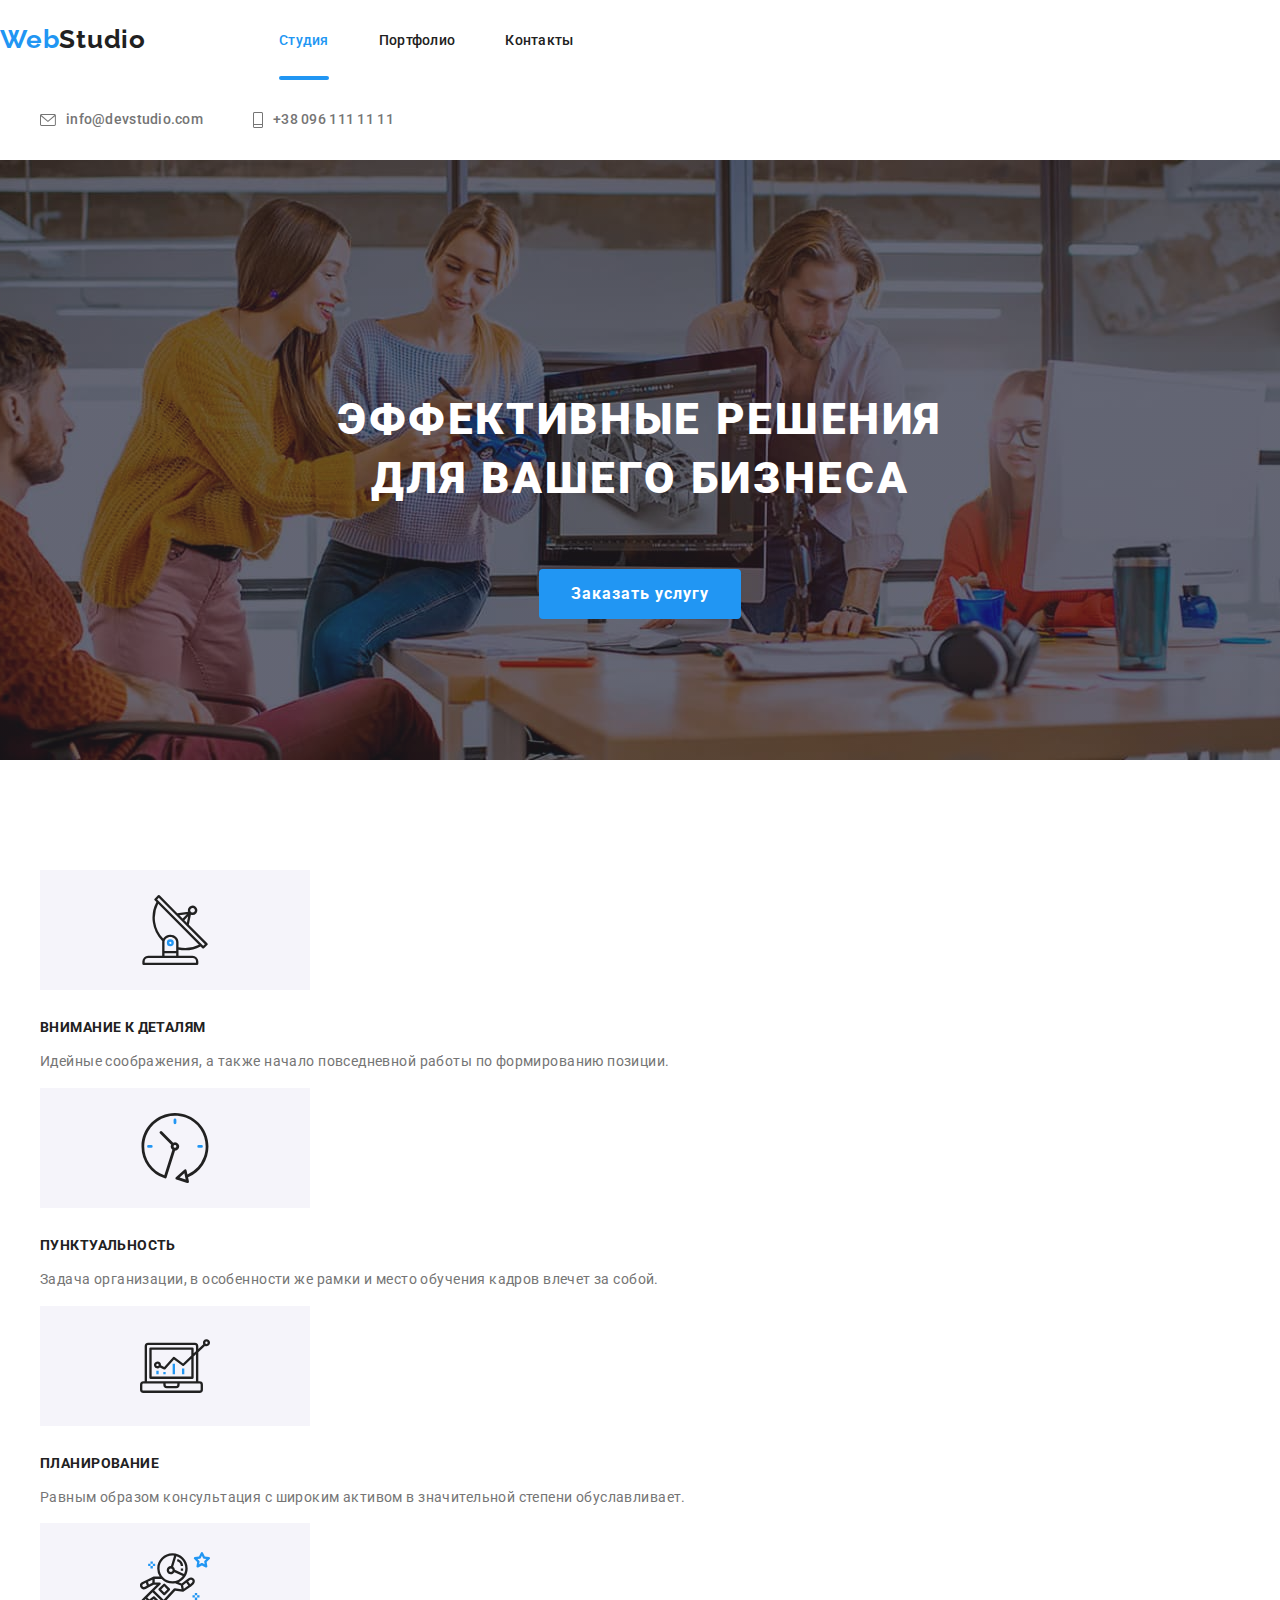
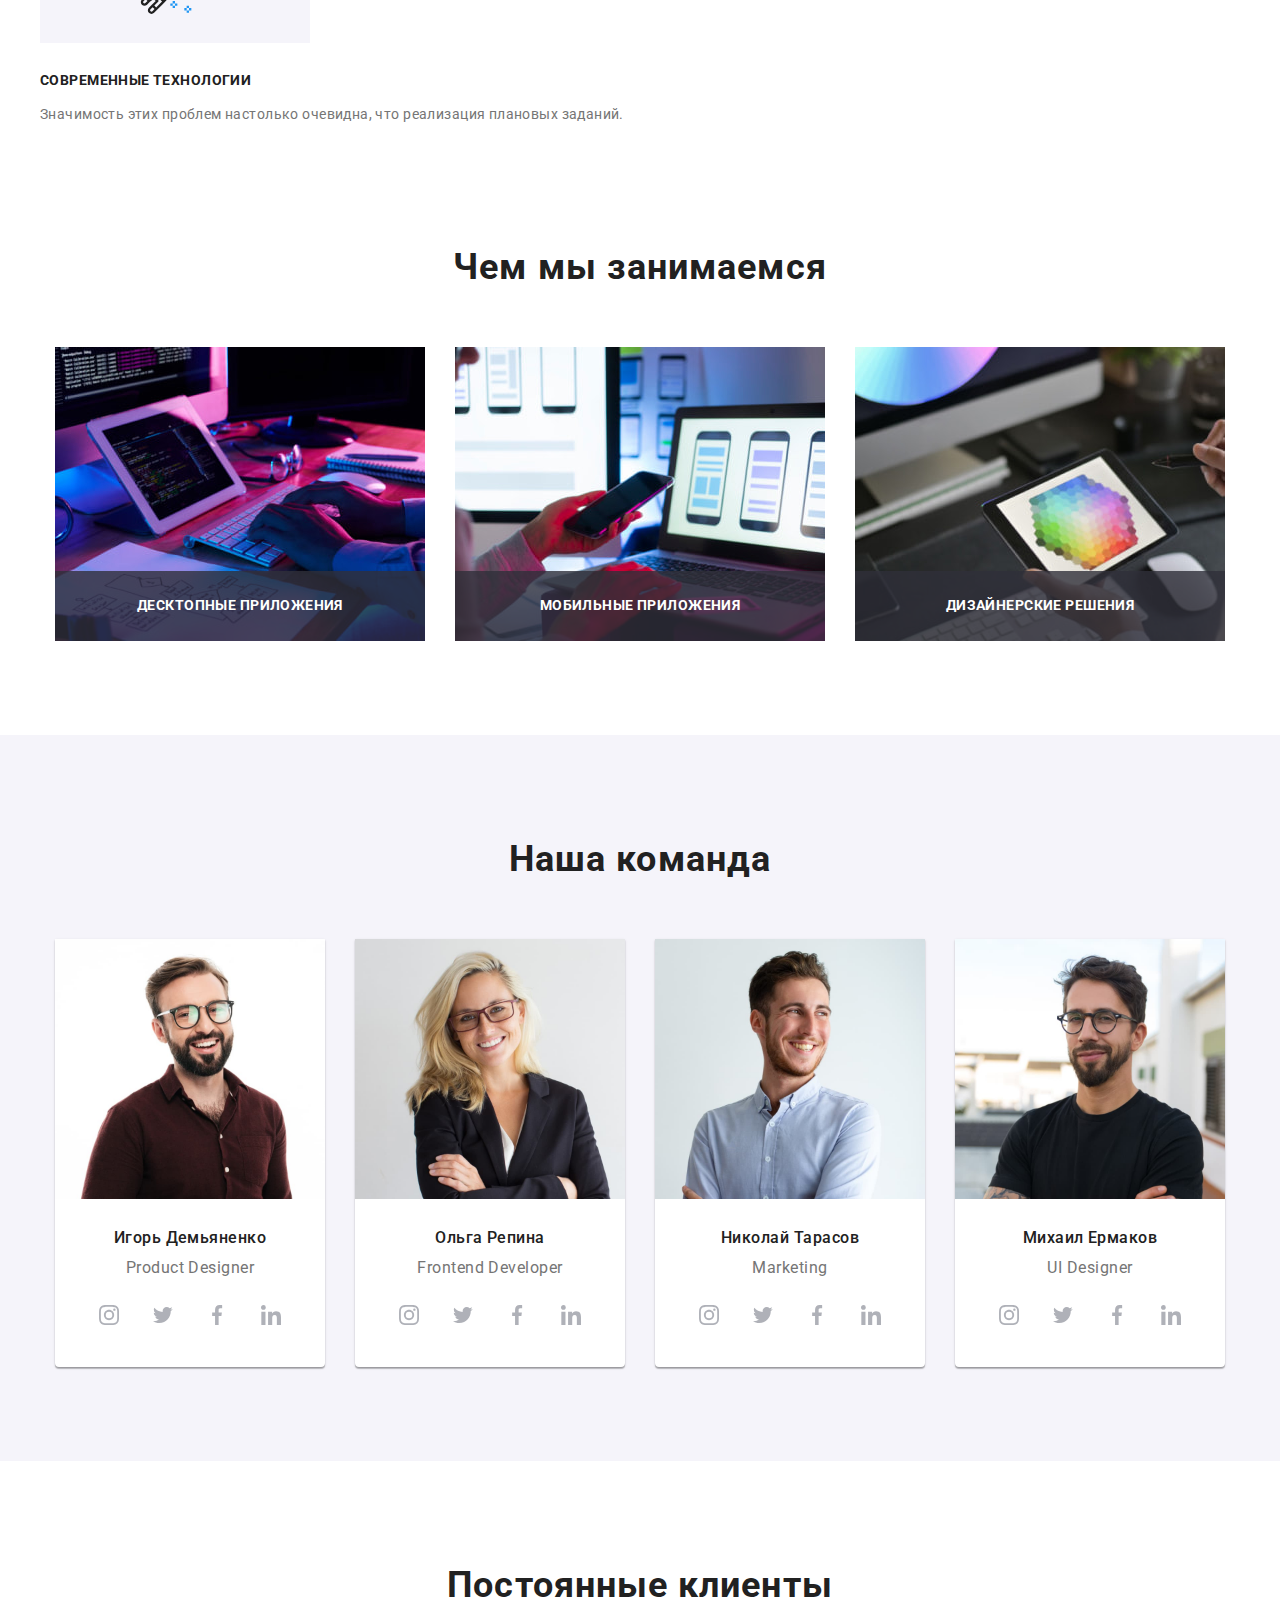
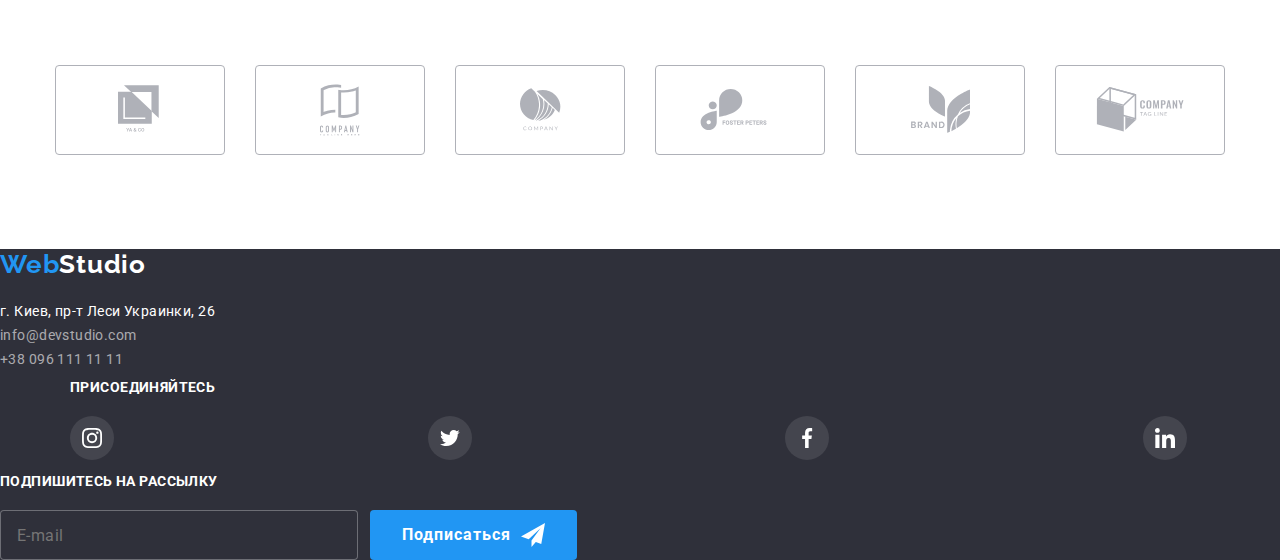
==== index.html @ b41eb0c3 "Homework 7" ====
<!DOCTYPE html>
<html lang="ru">
<head>
    <meta charset="UTF-8">
    <meta name="viewport" content="width=device-width, initial-scale=1.0">
    <title>Document</title>
    <!-- <link rel="stylesheet" href="./css/modern-normalize.css"> -->
    <!-- <link rel="stylesheet" href="./css/common.css"> -->
    <link rel="stylesheet" href="./css/main.min.css">
    <link rel="preconnect" href="https://fonts.gstatic.com">
    <link href="https://fonts.googleapis.com/css2?family=Raleway:wght@700&family=Roboto:wght@400;500;700;900&display=swap" rel="stylesheet">
<body>

<!-- Шапка сайта -->
    <header class="header">
        <div class="container__header">
            <nav class="nav-links">
                 <a href="./index.html" class="logo-title"><span class="logo-title-web">Web</span>Studio</a>
                <ul class="nav-menu">
                   <li><a href="" class="current-link">Студия</a></li>
                   <li><a href="./portfolio.html" class="link">Портфолио</a></li>
                   <li><a href="" class="link">Контакты</a></li>
                </ul>
            </nav>   
            <ul class="contact-items">
                <li class="contact-items-button"><a href="mailto:info@devstudio.com" class="mail">
                  <svg class="button-icon" width="16" height="12">
                    <use href="./images/sprite.svg#envelope"></use>
                  </svg>info@devstudio.com</a>
                </li>
                <li><a href="tel:+380961111111" class="tel">
                  <svg class="button-icon" width="10" height="16">
                    <use href="./images/sprite.svg#phone"></use>
                  </svg>+38 096 111 11 11</a>
                </li>
            </ul>
        </div>
            </header>            
            <main>
                <!--Герой  -->
            
              <section class="section-hero">
               <div class="overlay">
                <div class="container">
                  <h1 class="title">Эффективные решения <br /> для вашего бизнеса</h1>
                  <button type="submit" class="button" data-modal-open>Заказать услугу</button>
                </div>
               </div>
              </section>
           

              <!-- Преимущества -->
              <section class="advantages">
                    <ul class="container__advantages">
                      <li>
                        <div class="advantage-icon">
                          <svg class="advantage-icon-1" width="70" height="70">
                            <use href="./images/sprite.svg#antenna"></use>
                          </svg>
                        </div>
                        <h3 class="advantage-title">Внимание к деталям</h3>
                        <p class="advantage-description">Идейные соображения, а также начало повседневной работы по формированию позиции.</p>
                      </li>
                      <li>
                        <div class="advantage-icon">
                        <svg class="advantage-icon-2" width="70" height="70">
                          <use href="./images/sprite.svg#clock"></use>
                        </svg>
                      </div>
                        <h3 class="advantage-title">Пунктуальность</h3>
                        <p class="advantage-description">Задача организации, в особенности же рамки и место обучения кадров влечет за собой.</p>
                      </li>
                      <li>
                        <div class="advantage-icon">
                        <svg class="advantage-icon-3" width="70" height="70">
                          <use href="./images/sprite.svg#diagram"></use>
                        </svg>
                      </div>
                        <h3 class="advantage-title">Планирование</h3>
                        <p class="advantage-description">Равным образом консультация с широким активом в значительной степени обуславливает.</p>
                      </li>
                      <li>
                        <div class="advantage-icon">
                        <svg class="advantage-icon-4" width="70" height="70">
                          <use href="./images/sprite.svg#astronaut"></use>
                        </svg>
                      </div>
                        <h3 class="advantage-title">Современные технологии</h3>
                        <p class="advantage-description">Значимость этих проблем настолько очевидна, что реализация плановых заданий.</p>
                      </li>
                    </ul>
             </section>
              
              <!-- Услуги -->
              <section class="services">
                <div class="container">
                    <h2 class="subtitle">Чем мы занимаемся</h2>
                  <ul class="service-items">
                    <li><article class="service-image"><img src="./images/image-1.jpg" alt="Услуга-1" width="370">
                    <div class="overlay-service-title">
                      <h3 class="service-title">Десктопные приложения</h3>
                    </div>
                    </article>
                    </li>
                    <li><article class="service-image"><img src="./images/image-2.jpg" alt="Услуга-2" width="370">
                    <div class="overlay-service-title">
                      <h3 class="service-title">Мобильные приложения</h3>
                    </div>
                    </article>
                    </li>
                    <li><article class="service-image"><img src="./images/image-3.jpg" alt="Услуга-31" width="370">
                    <div class="overlay-service-title">
                      <h3 class="service-title">Дизайнерские решения</h3>
                    </div>
                    </article>
                    </li>
                  </ul>
                </div>
              </section> 

              <!-- Команда -->
              <section class="section-team">
                <div class="container">
                  <h2 class="subtitle">Наша команда</h2>
                  <ul class="team-cards">
                    <li class="employee-card"><img src="./images/image-demyanenko.jpg" alt="Фотография сотрудника" width="270" height=260>
                        <div class="employee-card-thumb">
                          <h3 class="employee-name">Игорь Демьяненко</h3>
                           <p class="employee-role">Product Designer</p>
                            <ul class="social-links">
                          <li>
                            <a href="" class="social-links-icon">
                                <svg class="instagram-icon" width="20" height="20">
                                  <use href="./images/sprite.svg#instagram"></use>
                                </svg>
                            </a>
                          </li>
                          <li>
                            <a href="" class="social-links-icon">
                               <svg class="twitter-icon" width="20" height="20">
                                  <use href="./images/sprite.svg#twitter"></use>
                                </svg>
                            </a>
                          </li>
                          <li>
                            <a href="" class="social-links-icon">
                              <svg class="facebook-icon" width="20" height="20">
                                  <use href="./images/sprite.svg#facebook"></use>
                                </svg>
                            </a>
                          </li>
                          <li>
                            <a href="" class="social-links-icon">
                              <svg class="linkedin-icon" width="20" height="20">
                                  <use href="./images/sprite.svg#linkedin"></use>
                              </svg>
                            </a>
                          </li>
                         </ul>
                        </div>
                    </li>
                    <li class="employee-card"><img src="./images/image-repina.jpg" alt="Фотография сотрудника" width="270" height=260>
                      <div class="employee-card-thumb">
                      <h3 class="employee-name">Ольга Репина</h3>
                        <p class="employee-role">Frontend Developer</p>
                        <ul class="social-links">
                          <li>
                            <a href="" class="social-links-icon">
                              <svg class="instagram-icon" width="20" height="20">
                                  <use href="./images/sprite.svg#instagram"></use>
                                </svg>
                            </a>
                          </li>
                          <li>
                            <a href="" class="social-links-icon">
                              <svg class="twitter-icon" width="20" height="20">
                                  <use href="./images/sprite.svg#twitter"></use>
                                </svg>
                              </a>
                          </li>
                          <li>
                            <a href="" class="social-links-icon">
                              <svg class="facebook-icon" width="20" height="20">
                                  <use href="./images/sprite.svg#facebook"></use>
                                </svg>
                            </a>
                          </li>
                          <li>
                            <a href="" class="social-links-icon">
                              <svg class="linkedin-icon" width="20" height="20">
                                  <use href="./images/sprite.svg#linkedin"></use>
                                </svg>
                            </a>
                          </li>
                        </ul>
                      </div>
                    </li>
                    <li class="employee-card"><img src="./images/image-tarasov.jpg" alt="Фотография сотрудника" width="270" height=260>
                      <div class="employee-card-thumb">
                      <h3 class="employee-name">Николай Тарасов</h3>
                        <p class="employee-role">Marketing</p>
                        <ul class="social-links">
                          <li>
                            <a href="" class="social-links-icon">
                             <svg class="instagram-icon" width="20" height="20">
                                  <use href="./images/sprite.svg#instagram"></use>
                             </svg>
                              </a>
                          </li>
                          <li>
                            <a href="" class="social-links-icon">
                              <svg class="twitter-icon" width="20" height="20">
                                  <use href="./images/sprite.svg#twitter"></use>
                              </svg>
                              </a>
                          </li>
                          <li>
                            <a href="" class="social-links-icon">
                              <svg class="facebook-icon" width="20" height="20">
                                  <use href="./images/sprite.svg#facebook"></use>
                                </svg>
                              </a>
                          </li>
                          <li>
                            <a href="" class="social-links-icon">
                              <svg class="linkedin-icon" width="20" height="20">
                                  <use href="./images/sprite.svg#linkedin"></use>
                                </svg>
                              </a>
                          </li>
                        </ul>
                      </div>
                    </li>
                    <li class="employee-card"><img src="./images/image-yermakov.jpg" alt="Фотография сотрудника" width="270" height=260>
                      <div class="employee-card-thumb">
                      <h3 class="employee-name">Михаил Ермаков</h3>
                        <p class="employee-role">UI Designer</p>
                        <ul class="social-links">
                          <li>
                            <a href="" class="social-links-icon">
                              <svg class="instagram-icon" width="20" height="20">
                                  <use href="./images/sprite.svg#instagram"></use>
                                </svg>
                              </a>
                          </li>
                          <li>
                            <a href="" class="social-links-icon">
                              <svg class="twitter-icon" width="20" height="20">
                                  <use href="./images/sprite.svg#twitter"></use>
                                </svg>
                            </a>
                          </li>
                          <li>
                            <a href="" class="social-links-icon">
                              <svg class="facebook-icon" width="20" height="20">
                                  <use href="./images/sprite.svg#facebook"></use>
                              </svg>
                            </a>
                          </li>
                          <li>
                            <a href="" class="social-links-icon">
                              <svg class="linkedin-icon" width="20" height="20">
                                <use href="./images/sprite.svg#linkedin"></use>
                              </svg>
                            </a>
                          </li>
                        </ul>
                      </div>
                    </li>
                  </ul>
                </div>
              </section>

              <!-- Постоянные клиенты -->
              <section class="clients">
                <div class="container">
                  <h2 class="subtitle">Постоянные клиенты</h2>
                  <ul class="clients-logo">
                    <li>
                      <a href="" class="client-link-icon">
                        <svg class="client-icon" width="45" height="50">
                            <use href="./images/sprite.svg#logo-1"></use>
                        </svg>
                      </a>
                    </li>
                    <li>
                      <a href="" class="client-link-icon">
                        <svg class="client-icon" width="40" height="52">
                            <use href="./images/sprite.svg#logo-2"></use>
                          </svg>
                        </a>
                    </li>
                    <li>
                      <a href="" class="client-link-icon">
                        <svg class="client-icon" width="41" height="43">
                            <use href="./images/sprite.svg#logo-3"></use>
                          </svg>
                      </a>
                    </li>
                    <li>
                      <a href="" class="client-link-icon">
                        <svg class="client-icon" width="80" height="42">
                            <use href="./images/sprite.svg#logo-4"></use>
                          </svg>
                      </a>
                    </li>
                    <li>
                      <a href="" class="client-link-icon">
                        <svg class="client-icon" width="59" height="47">
                            <use href="./images/sprite.svg#logo-5"></use>
                          </svg>
                      </a>
                    </li>
                    <li>
                      <a href="" class="client-link-icon">
                        <svg class="client-icon" width="89" height="45">
                            <use href="./images/sprite.svg#logo-6"></use>
                          </svg>
                      </a>
                    </li>
                  </ul>
                </div>
              </section>
            </main>
    <footer class="footer">
        <div class="container__footer">
          <div class="contact-section">          
          <a href="./index.html" class="logo-title"><span class="logo-title-web">Web</span>Studio</a>
            <address>
             <a href="" class="address">г. Киев, пр-т Леси Украинки, 26</a>
             <ul class="contact-list">
                <li><a href="mailto:info@devstudio.com" class="mail">info@devstudio.com</a>
                </li>
                <li><a href="tel:+380961111111" class="tel">+38 096 111 11 11</a>
                </li>
             </ul>
            </address>
          </div>
         <div class="menu-social-links">
          <h3 class="join-us">Присоединяйтесь</h3>
          <ul class="social-links">
            <li>
              <a href="" class="social-links-icon-footer">
                <svg class="instagram-icon" width="20" height="20">
                   <use href="./images/sprite.svg#instagram"></use>
                  </svg>
                </a>
            </li>
            <li>
              <a href="" class="social-links-icon-footer">
                <svg class="twitter-icon" width="20" height="20">
                   <use href="./images/sprite.svg#twitter"></use>
                  </svg>
              </a>
            </li>
            <li>
              <a href="" class="social-links-icon-footer">
                <svg class="facebook-icon" width="20" height="20">
                   <use href="./images/sprite.svg#facebook"></use>
                  </svg>
                </a>
            </li>
            <li>
              <a href="" class="social-links-icon-footer">
                <svg class="linkedin-icon" width="20" height="20">
                   <use href="./images/sprite.svg#linkedin"></use>
                  </svg>
                </a>
            </li>
          </ul>
        </div>
        <form class="sign-up-form">
          <h3 class="sign-up">Подпишитесь на рассылку</h3>
          <div class="sign-up-wrapper">
            <input class="input" name="mail" type="email" placeholder="E-mail"/>
            <button type="submit" class="button">Подписаться
              <svg width="24" height="24" class="icon-send">
              <use href="./images/sprite.svg#icon-send"></use>
              </svg></button>
          </div>
        </form>
      </div>
    </footer>
    <div class="backdrop is-hidden" data-modal>
      <div class="modal">
        <button class="backdrop-close" data-modal-close><svg class="close-icon" width="11" height="11">
             <use href="./images/sprite.svg#close"></use></svg>
        </button>
          <form class="order-form">
            <h3 class="order-form-name">Оставьте свои данные, мы вам перезвоним</h3> 
            <label for="name" class="label">Имя</label>
            <div class="input-wrapper">
              <input class="input" type="text" name="name" id="name" />
              <svg width="18" height="18" class="modal-icon">
              <use href="./images/sprite.svg#icon-name"></use>
              </svg>
            </div>
            <label for="phone" class="label">Телефон</label>
            <div class="input-wrapper">
            <input class="input" type="tel" name="phone" id="phone" />
            <svg width="18" height="18" class="modal-icon">
            <use href="./images/sprite.svg#icon-phone"></use>
            </svg>
           </div>
           <label for="mail" class="label">Почта</label>
           <div class="input-wrapper">
            <input class="input" type="email" name="mail" id="mail" />
            <svg width="18" height="18" class="modal-icon">
              <use href="./images/sprite.svg#icon-mail"></use>
            </svg>
           </div>
           <label for="comment" class="label">Комментарий</label>
           <textarea class="comment" name="comment" id="comment" rows="6" placeholder="Введите текст"></textarea>
           <label class="checkbox-field">
            <input class="checkbox" type="checkbox" /><span class="checkbox-icon"></span>
            <span class="checkbox-text">Соглашаюсь с рассылкой и принимаю <a href="" class="checkbox-link">Условия договора</a></span>
            </label>
           <button type="submit" class="button">Отправить</button>
        </form>
      </div>
    </div>
    <script src="./js/modal.js"></script>
</body>
</html>
---- css/main.min.css ----
/*! modern-normalize v1.0.0 | MIT License | https://github.com/sindresorhus/modern-normalize */ul{list-style:none}a{text-decoration:none}code,kbd,samp,pre{font-family:'Open Sans', sans-serif;font-size:1em}*,*::before,*::after{-webkit-box-sizing:border-box;box-sizing:border-box}:root{-moz-tab-size:4;-o-tab-size:4;tab-size:4}html{line-height:1.15;-webkit-text-size-adjust:100%}body{margin:0;padding:0}body{font-family:system-ui,-apple-system,"Segoe UI",Roboto,Helvetica,Arial,sans-serif,"Apple Color Emoji","Segoe UI Emoji"}hr{height:0;color:inherit}abbr[title]{-webkit-text-decoration:underline dotted;text-decoration:underline dotted}b,strong{font-weight:bolder}small{font-size:80%}sub,sup{font-size:75%;line-height:0;position:relative;vertical-align:baseline}sub{bottom:-0.25em}sup{top:-0.5em}table{text-indent:0;border-color:inherit}button,input,optgroup,select,textarea{font-family:inherit;font-size:100%;line-height:1.15;margin:0}address{font-style:normal}button,select{text-transform:none}button,[type='button'],[type='reset'],[type='submit']{-webkit-appearance:button}::-moz-focus-inner{border-style:none;padding:0}:-moz-focusring{outline:1px dotted ButtonText}:-moz-ui-invalid{box-shadow:none}legend{padding:0}progress{vertical-align:baseline}::-webkit-inner-spin-button,::-webkit-outer-spin-button{height:auto}[type='search']{-webkit-appearance:textfield;outline-offset:-2px}::-webkit-search-decoration{-webkit-appearance:none}::-webkit-file-upload-button{-webkit-appearance:button;font:inherit}summary{display:list-item}body{font-family:'Roboto', sans-serif}.header{background-color:#fff}.header .logo-title{font-family:'Raleway', sans-serif;font-weight:700;font-size:26px;line-height:1.2;letter-spacing:0.03em;text-align:left;color:#212121}.logo-title-web{color:#2196f3}.nav-menu a{font-weight:500;font-size:14px;line-height:1.15;letter-spacing:0.02em;color:#212121;-webkit-transition:color 250ms cubic-bezier(0.4, 0, 0.2, 1);transition:color 250ms cubic-bezier(0.4, 0, 0.2, 1)}.nav-menu .link:hover,.nav-menu .link:focus,.nav-menu .link:active{color:#2196f3}.nav-menu .current-link{position:relative;color:#2196f3;display:block}.nav-menu .current-link::after{content:'';position:absolute;display:inline-block;left:0;bottom:0;width:100%;height:4px;background-color:#2196f3;border-radius:2px}.header .mail{font-weight:500;font-size:14px;line-height:1.14;letter-spacing:0.02em;display:-webkit-box;display:-ms-flexbox;display:flex;-webkit-box-align:center;-ms-flex-align:center;align-items:center;color:#757575;-webkit-transition:color 250ms cubic-bezier(0.4, 0, 0.2, 1);transition:color 250ms cubic-bezier(0.4, 0, 0.2, 1)}.header .tel{font-weight:500;font-size:14px;line-height:1.14;letter-spacing:0.02em;display:-webkit-box;display:-ms-flexbox;display:flex;-webkit-box-align:center;-ms-flex-align:center;align-items:center;color:#757575;-webkit-transition:color 250ms cubic-bezier(0.4, 0, 0.2, 1);transition:color 250ms cubic-bezier(0.4, 0, 0.2, 1)}.container{margin-left:auto;margin-right:auto;width:1200px;padding-left:15px;padding-right:15px}.header .container,.nav-links,.nav-menu,.contact-items{display:-webkit-box;display:-ms-flexbox;display:flex}.header .container{-webkit-box-pack:justify;-ms-flex-pack:justify;justify-content:space-between;-webkit-box-align:center;-ms-flex-align:center;align-items:center}.nav-menu a,.contact-items{display:-webkit-box;display:-ms-flexbox;display:flex;padding-top:32px;padding-bottom:32px;-webkit-box-align:center;-ms-flex-align:center;align-items:center;margin-top:0px;margin-bottom:0px}.header .logo-title{margin-right:93px;margin-bottom:24px;margin-top:24px}.nav-menu,.contact-items{-webkit-box-align:center;-ms-flex-align:center;align-items:center;margin-top:0px;margin-bottom:0px}.nav-menu li:not(:first-child){margin-left:50px}.contact-items li:not(:first-child){margin-left:50px;color:#757575}.button-icon{margin-right:10px;fill:currentColor}.mail:hover,.mail:focus,.mail:active{color:#2196f3}.tel:hover,.tel:focus,.tel:active{color:#2196f3}.button-icon:hover,.button-icon:focus,.button-icon:active{color:#2196f3}img{display:block;max-width:100%;height:auto}.footer{background-color:#2f303a}.footer.container{margin-right:70px}.footer .logo-title{font-family:'Raleway', sans-serif;font-weight:700;font-size:26px;line-height:1.2;letter-spacing:0.03em;text-align:left;color:#fff}.footer .address{font-weight:400;font-size:14px;line-height:1.7;letter-spacing:0.03em;color:#fff}.footer .mail{font-weight:400;font-size:14px;line-height:1.7;letter-spacing:0.03em;color:rgba(255,255,255,0.6);-webkit-transition:color 250ms cubic-bezier(0.4, 0, 0.2, 1);transition:color 250ms cubic-bezier(0.4, 0, 0.2, 1)}.footer .tel{font-weight:400;font-size:14px;line-height:1.7;letter-spacing:0.03em;color:rgba(255,255,255,0.6);-webkit-transition:color 250ms cubic-bezier(0.4, 0, 0.2, 1);transition:color 250ms cubic-bezier(0.4, 0, 0.2, 1)}.join-us,.sign-up{font-weight:700;font-size:14px;line-height:1.14;letter-spacing:0.03em;text-align:left;text-transform:uppercase;margin-bottom:20px;color:#fff}.footer .container{display:-webkit-box;display:-ms-flexbox;display:flex;-webkit-box-align:baseline;-ms-flex-align:baseline;align-items:baseline;padding-top:60px;padding-bottom:60px}.footer .logo-title{display:block;margin-bottom:20px}.address,.contact-list{padding-left:0;margin:0 0 9px 0}.mail{margin:auto}.footer .menu-social-links{margin:0 93px 0 70px}.join-us{margin:0 0 20px 0}.social-links{display:-webkit-box;display:-ms-flexbox;display:flex;-webkit-box-pack:justify;-ms-flex-pack:justify;justify-content:space-between;padding-left:0px;margin:auto}.social-links li:not(:first-child){margin-left:10px}.social-links-icon-footer{background:rgba(255,255,255,0.1);color:#fff;width:44px;height:44px;border-radius:50%;-webkit-box-pack:center;-ms-flex-pack:center;justify-content:center;-webkit-box-align:center;-ms-flex-align:center;align-items:center;display:-webkit-box;display:-ms-flexbox;display:flex;-webkit-transition:background-color 250ms cubic-bezier(0.4, 0, 0.2, 1);transition:background-color 250ms cubic-bezier(0.4, 0, 0.2, 1)}.social-links-icon-footer svg{fill:currentColor}.social-links-icon-footer:hover,.social-links-icon-footer:focus,.social-links-icon-footer:active{color:#fff;background-color:#2196f3}.sign-up-wrapper{display:-webkit-box;display:-ms-flexbox;display:flex}.sign-up-form .input{position:relative;width:358px;height:50px;padding:0 0 0 16px;-webkit-box-sizing:border-box;box-sizing:border-box;border-radius:4px;border:1px solid;border-color:rgba(255,255,255,0.3);background-color:#2f303a}.sign-up-form .button{display:-webkit-box;display:-ms-flexbox;display:flex;-webkit-box-pack:center;-ms-flex-pack:center;justify-content:center;-webkit-box-align:center;-ms-flex-align:center;align-items:center}.icon-send{fill:currentColor;margin-left:10px}.sign-up-wrapper .input{font-weight:400;font-size:16px;line-height:1.25;letter-spacing:0.03em;color:rgba(255,255,255,0.6)}.backdrop{position:fixed;top:0;left:0;width:100%;height:100%;background-color:rgba(0,0,0,0.2);opacity:1;-webkit-transition:opacity 250ms cubic-bezier(0.4, 0, 0.2, 1);transition:opacity 250ms cubic-bezier(0.4, 0, 0.2, 1)}.backdrop.is-hidden{opacity:0;pointer-events:none;visibility:visible}.backdrop.is-hidden .modal{-webkit-transform:translate(-50%, -50%) scale(1.1);transform:translate(-50%, -50%) scale(1.1)}.modal{position:absolute;top:50%;left:50%;-webkit-transform:translate(-50%, -50%);transform:translate(-50%, -50%);min-width:528px;min-height:521px;background-color:#fff;-webkit-transform:translate(-50%, -50%) scale(1);transform:translate(-50%, -50%) scale(1);-webkit-transition:-webkit-transform 250ms cubic-bezier(0.4, 0, 0.2, 1);transition:-webkit-transform 250ms cubic-bezier(0.4, 0, 0.2, 1);transition:transform 250ms cubic-bezier(0.4, 0, 0.2, 1);transition:transform 250ms cubic-bezier(0.4, 0, 0.2, 1), -webkit-transform 250ms cubic-bezier(0.4, 0, 0.2, 1)}.backdrop-close{display:-webkit-box;display:-ms-flexbox;display:flex;position:absolute;top:8px;right:8px;-webkit-box-pack:center;-ms-flex-pack:center;justify-content:center;-webkit-box-align:center;-ms-flex-align:center;align-items:center;width:30px;height:30px;border:1px solid rgba(0,0,0,0.1);border-radius:50%;color:black;background-color:#fff;-webkit-transition:color 250ms cubic-bezier(0.4, 0, 0.2, 1);transition:color 250ms cubic-bezier(0.4, 0, 0.2, 1);outline:none}.close-icon svg{fill:currentColor}.backdrop-close:hover .close-icon,.backdrop-close:focus .close-icon{fill:#2196f3}.order-form{padding:40px}.order-form-name{font-weight:700;font-size:20px;line-height:1.15;letter-spacing:0.01em;text-align:center;margin-top:0px;margin-bottom:12px;color:#212121}.order-form .label{display:-webkit-box;display:-ms-flexbox;display:flex;font-weight:400;font-size:12px;line-height:1.17;letter-spacing:0.03em;text-align:left;margin-bottom:4px;color:#757575}.input-wrapper{display:-webkit-box;display:-ms-flexbox;display:flex;-webkit-box-orient:vertical;-webkit-box-direction:normal;-ms-flex-direction:column;flex-direction:column;margin-bottom:10px}.order-form .input{position:relative;width:448px;height:40px;outline:none;border:1px solid rgba(33,33,33,0.2);-webkit-box-sizing:border-box;box-sizing:border-box;border-radius:4px;padding-left:42px;-webkit-transition:border-color 250ms cubic-bezier(0.4, 0, 0.2, 1);transition:border-color 250ms cubic-bezier(0.4, 0, 0.2, 1)}.modal-icon{position:absolute;-webkit-transform:translateX(50%) translateY(60%);transform:translateX(50%) translateY(60%);-webkit-box-pack:left;-ms-flex-pack:left;justify-content:left;-webkit-box-align:center;-ms-flex-align:center;align-items:center;fill:currentColor;-webkit-transition:color 250ms cubic-bezier(0.4, 0, 0.2, 1);transition:color 250ms cubic-bezier(0.4, 0, 0.2, 1)}.input-wrapper:focus-within>.modal-icon{color:#2196f3}.input-wrapper:focus-within>.input{border-color:#2196f3}.comment{font-weight:400;font-size:12px;line-height:1.17;letter-spacing:0.01em;display:-webkit-box;display:-ms-flexbox;display:flex;-webkit-box-orient:vertical;-webkit-box-direction:normal;-ms-flex-direction:column;flex-direction:column;resize:none;width:448px;height:120px;margin-bottom:20px;padding:12px 16px 12px 16px;outline:none;border:1px solid rgba(33,33,33,0.2);-webkit-box-sizing:border-box;box-sizing:border-box;border-radius:4px;color:rgba(117,117,117,0.5)}.comment:focus-within{border-color:#2196f3}.checkbox-field{display:-webkit-box;display:-ms-flexbox;display:flex;-webkit-box-align:center;-ms-flex-align:center;align-items:center}.checkbox{position:absolute;width:1px;height:1px;margin:-1px;border:0;padding:0;clip:rect(0 0 0 0);overflow:hidden}.checkbox-icon{display:inline-block;width:16px;height:15px;margin-right:10px;border:2px solid #2a2a2a;border-radius:4px;fill:currentColor;-webkit-transition:-webkit-transform 250ms cubic-bezier(0.4, 0, 0.2, 1);transition:-webkit-transform 250ms cubic-bezier(0.4, 0, 0.2, 1);transition:transform 250ms cubic-bezier(0.4, 0, 0.2, 1);transition:transform 250ms cubic-bezier(0.4, 0, 0.2, 1), -webkit-transform 250ms cubic-bezier(0.4, 0, 0.2, 1)}.checkbox:checked+.checkbox-icon{border-color:transparent;background-color:#2196f3;background-image:url("../images/icon-check.svg");background-size:contain;background-origin:border-box}.checkbox-text{font-weight:400;font-size:14px;line-height:1.71;letter-spacing:0.03em;color:#757575}.checkbox-link{font-weight:400;font-size:14px;line-height:1.71;letter-spacing:0.03em;text-decoration:underline;color:#2196f3}.order-form .button,.sign-up-form .button{background-color:#2196f3;font-weight:700;font-size:16px;line-height:1.87;display:-webkit-box;display:-ms-flexbox;display:flex;-webkit-box-align:center;-ms-flex-align:center;align-items:center;text-align:center;letter-spacing:0.06em;color:#fff;min-height:50px;min-width:200px;-webkit-box-pack:center;-ms-flex-pack:center;justify-content:center;align-items:center;margin-left:auto;margin-right:auto;padding:10px 32px;border-width:0px;border-radius:4px;-webkit-transition:background-color 250ms cubic-bezier(0.4, 0, 0.2, 1),color 250ms cubic-bezier(0.4, 0, 0.2, 1);transition:background-color 250ms cubic-bezier(0.4, 0, 0.2, 1),color 250ms cubic-bezier(0.4, 0, 0.2, 1)}.sign-up-form .button{margin-left:12px}.sign-up-form .button:hover,.sign-up-form .button:focus,.sign-up-form .button:active{background-color:#fff;color:#212121}.order-form .button{margin-top:30px}.order-form .button:hover,.order-form .button:focus,.order-form .button:active{background-color:#188ce8}.overlay{padding-top:200px;max-width:1600px;height:600px;margin-left:auto;margin-right:auto;background-image:-webkit-gradient(linear, left top, right top, from(rgba(47,48,58,0.4)), to(rgba(47,48,58,0.4))),url("../images/bgnd-img.jpg");background-image:linear-gradient(to right, rgba(47,48,58,0.4), rgba(47,48,58,0.4)),url("../images/bgnd-img.jpg");background-repeat:no-repeat;background-position:center;background-size:cover;background-color:#2f303a}.title{font-weight:900;font-size:44px;line-height:1.36;text-align:center;letter-spacing:0.06em;text-transform:uppercase;color:#fff}.section-hero .button{background-color:#2196f3;font-weight:700;font-size:16px;line-height:1.87;display:-webkit-box;display:-ms-flexbox;display:flex;-webkit-box-align:center;-ms-flex-align:center;align-items:center;text-align:center;letter-spacing:0.06em;color:#fff;min-height:50px;min-width:200px;-webkit-box-pack:center;-ms-flex-pack:center;justify-content:center;padding:10px 32px;border-radius:4px;-webkit-transition:background-color 250ms cubic-bezier(0.4, 0, 0.2, 1),color 250ms cubic-bezier(0.4, 0, 0.2, 1);transition:background-color 250ms cubic-bezier(0.4, 0, 0.2, 1),color 250ms cubic-bezier(0.4, 0, 0.2, 1)}.section-hero .button:focus,.section-hero .button:hover,.section-hero .button:active{background-color:#fff;color:#212121}.section-hero{display:block;-ms-flex-item-align:center;-ms-grid-row-align:center;align-self:center;min-height:600px}.section-hero .title,.section-hero .button{margin-right:auto;margin-left:auto}.section-hero .title{padding-bottom:30px}.advantages{padding-top:94px}.advantages .container{display:-webkit-box;display:-ms-flexbox;display:flex;margin:auto;-webkit-box-pack:center;-ms-flex-pack:center;justify-content:center}.advantages .container li:not(:first-child){margin-left:30px}.advantages .container li{width:270px;-webkit-box-pack:center;-ms-flex-pack:center;justify-content:center;-webkit-box-align:center;-ms-flex-align:center;align-items:center;-ms-flex-line-pack:center;align-content:center}.advantage-title{font-weight:700;font-size:14px;line-height:1.14;letter-spacing:0.03em;text-transform:uppercase;color:#212121}.advantage-description{font-weight:400;font-size:14px;line-height:1.7;letter-spacing:0.03em;color:#757575}.advantage-icon{display:-webkit-box;display:-ms-flexbox;display:flex;background-color:#f5f4fa;width:270px;height:120px;-webkit-box-pack:center;-ms-flex-pack:center;justify-content:center;-webkit-box-align:center;-ms-flex-align:center;align-items:center;margin-bottom:30px}.services,.section-team,.clients{padding-top:94px;padding-bottom:94px}.subtitle{font-weight:700;font-size:36px;line-height:1.67;text-align:center;letter-spacing:0.03em;text-align:center;color:#212121;margin:0 0 50px 0}.services .service-items{display:-webkit-box;display:-ms-flexbox;display:flex;margin:auto;padding-left:0px;-webkit-box-pack:center;-ms-flex-pack:center;justify-content:center;-webkit-box-align:center;-ms-flex-align:center;align-items:center;-ms-flex-line-pack:center;align-content:center}.services .service-items :not(:first-child){margin-left:30px}.service-title{font-weight:700;font-size:14px;line-height:1.14;text-align:center;letter-spacing:0.03em;text-transform:uppercase;display:-webkit-box;display:-ms-flexbox;display:flex;margin:0px;padding-top:27px;padding-bottom:27px;color:#fff}.service-image{position:relative}.overlay-service-title{position:absolute;left:-30px;bottom:0;width:100%;height:70px;display:-webkit-box;display:-ms-flexbox;display:flex;text-align:center;-webkit-box-pack:center;-ms-flex-pack:center;justify-content:center;-webkit-box-align:center;-ms-flex-align:center;align-items:center;background:rgba(47,48,58,0.8)}.section-team{background-color:#f5f4fa}.employee-name{font-weight:500;font-size:16px;line-height:1, 19;text-align:center;letter-spacing:0.03em;color:#212121}.employee-role{font-weight:400;font-size:16px;line-height:1.19;text-align:center;letter-spacing:0.03em;color:#757575}.team-cards{display:-webkit-box;display:-ms-flexbox;display:flex;margin:auto;padding-left:0px}.team-cards li:not(:first-child){margin-left:30px}.employee-name,.employee-role{margin:auto}.employee-card img{margin-right:0px}.employee-card-thumb{padding:30px 32px 30px 32px}.employee-role{margin-top:10px}.employee-card .social-links{margin-top:16px;-webkit-box-pack:center;-ms-flex-pack:center;justify-content:center;text-align:center}.employee-card{background-color:#fff;-webkit-box-shadow:0px 1px 3px rgba(0,0,0,0.12),0px 1px 1px rgba(0,0,0,0.14),0px 2px 1px rgba(0,0,0,0.2);box-shadow:0px 1px 3px rgba(0,0,0,0.12),0px 1px 1px rgba(0,0,0,0.14),0px 2px 1px rgba(0,0,0,0.2);border-radius:0px 0px 4px 4px}.social-links li:not(:first-child){margin-left:10px}.social-links-icon{background:rgba(255,255,255,0.1);color:#afb1b8;width:44px;height:44px;border-radius:50%;-webkit-box-pack:center;-ms-flex-pack:center;justify-content:center;-webkit-box-align:center;-ms-flex-align:center;align-items:center;display:-webkit-box;display:-ms-flexbox;display:flex;-webkit-transition:background-color 250ms cubic-bezier(0.4, 0, 0.2, 1),color 250ms cubic-bezier(0.4, 0, 0.2, 1);transition:background-color 250ms cubic-bezier(0.4, 0, 0.2, 1),color 250ms cubic-bezier(0.4, 0, 0.2, 1)}.social-links-icon svg{fill:currentColor}.social-links-icon:hover,.social-links-icon:focus,.social-links-icon:active{color:#fff;background-color:#2196f3}.clients-logo{display:-webkit-box;display:-ms-flexbox;display:flex;padding-left:0px;margin-top:0px;margin-bottom:0px}.clients-logo li:not(:first-child){margin-left:30px}.client-link-icon{display:-webkit-box;display:-ms-flexbox;display:flex;color:#afb1b8;background-color:#fff;border:1px solid #afb1b8;border-radius:4px;width:170px;height:90px;-webkit-box-pack:center;-ms-flex-pack:center;justify-content:center;-webkit-box-align:center;-ms-flex-align:center;align-items:center;-webkit-transition:border-color 250ms cubic-bezier(0.4, 0, 0.2, 1),color 250ms cubic-bezier(0.4, 0, 0.2, 1);transition:border-color 250ms cubic-bezier(0.4, 0, 0.2, 1),color 250ms cubic-bezier(0.4, 0, 0.2, 1)}.client-link-icon svg{fill:currentColor}.client-link-icon:hover svg,.client-link-icon:focus svg,.client-link-icon:active svg{fill:#2196f3}.client-link-icon:hover,.client-link-icon:focus,.client-link-icon:active{border-color:#2196f3}.portfolio{border-top:1px solid #ececec;padding-top:94px}.nav-buttons{display:-webkit-box;display:-ms-flexbox;display:flex;-webkit-box-pack:center;-ms-flex-pack:center;justify-content:center;margin:0 0 50px 0;padding-left:0px}.nav-buttons :not(:first-child){margin-left:8px}.button{background-color:#f5f4fa;font-weight:500;font-size:16px;line-height:1.62;text-align:center;letter-spacing:0.03em;color:#212121;padding:6px 22px;border:none;border-radius:4px;-webkit-transition:background-color 250ms cubic-bezier(0.4, 0, 0.2, 1),color 250ms cubic-bezier(0.4, 0, 0.2, 1),-webkit-box-shadow 250ms cubic-bezier(0.4, 0, 0.2, 1);transition:background-color 250ms cubic-bezier(0.4, 0, 0.2, 1),color 250ms cubic-bezier(0.4, 0, 0.2, 1),-webkit-box-shadow 250ms cubic-bezier(0.4, 0, 0.2, 1);transition:background-color 250ms cubic-bezier(0.4, 0, 0.2, 1),color 250ms cubic-bezier(0.4, 0, 0.2, 1),box-shadow 250ms cubic-bezier(0.4, 0, 0.2, 1);transition:background-color 250ms cubic-bezier(0.4, 0, 0.2, 1),color 250ms cubic-bezier(0.4, 0, 0.2, 1),box-shadow 250ms cubic-bezier(0.4, 0, 0.2, 1),-webkit-box-shadow 250ms cubic-bezier(0.4, 0, 0.2, 1)}.button:hover,.button:focus,.button:active{background-color:#2196f3;color:#fff;-webkit-box-shadow:0px 3px 1px rgba(0,0,0,0.1),0px 1px 2px rgba(0,0,0,0.08),0px 2px 2px rgba(0,0,0,0.12);box-shadow:0px 3px 1px rgba(0,0,0,0.1),0px 1px 2px rgba(0,0,0,0.08),0px 2px 2px rgba(0,0,0,0.12);border:none}.project-list{background-color:#fff}.project-title{font-weight:700;font-size:18px;line-height:2;letter-spacing:0.06em;color:#212121}.project-type{font-weight:400;font-size:16px;line-height:1.87;letter-spacing:0.03em;color:#757575}.container .project-list{padding-bottom:94px}.project-list{display:-webkit-box;display:-ms-flexbox;display:flex;-ms-flex-wrap:wrap;flex-wrap:wrap;padding-left:0px;margin-left:-30px;margin-top:-30px;margin-bottom:0px}.project-list .project-item{-ms-flex-preferred-size:calc(100% / 3 - 30px);flex-basis:calc(100% / 3 - 30px);margin-left:30px;margin-top:30px}.card-content{padding:20px 24px}.project-title,.project-type{margin:auto}.project-type{margin-top:4px}.project-list .card{border:1px solid #eeeeee;-webkit-transition:-webkit-box-shadow 250ms cubic-bezier(0.4, 0, 0.2, 1);transition:-webkit-box-shadow 250ms cubic-bezier(0.4, 0, 0.2, 1);transition:box-shadow 250ms cubic-bezier(0.4, 0, 0.2, 1);transition:box-shadow 250ms cubic-bezier(0.4, 0, 0.2, 1), -webkit-box-shadow 250ms cubic-bezier(0.4, 0, 0.2, 1)}.card:hover{-webkit-box-shadow:0px 1px 1px rgba(0,0,0,0.12),0px 4px 4px rgba(0,0,0,0.06),1px 4px 6px rgba(0,0,0,0.16);box-shadow:0px 1px 1px rgba(0,0,0,0.12),0px 4px 4px rgba(0,0,0,0.06),1px 4px 6px rgba(0,0,0,0.16)}.card-thumb{position:relative;overflow:hidden}.overlay-text{font-size:18px;font-weight:400;line-height:1.55;letter-spacing:0.03em;text-align:left;padding:63px 24px 63px 24px;margin:0;color:#fff}.thumb-overlay{position:absolute;top:0;left:0;width:100%;height:100%;background:rgba(33,150,243,0.9);-webkit-transform:translateY(100%);transform:translateY(100%);opacity:0;-webkit-transition:opacity 250ms cubic-bezier(0.4, 0, 0.2, 1),-webkit-transform 250ms cubic-bezier(0.4, 0, 0.2, 1);transition:opacity 250ms cubic-bezier(0.4, 0, 0.2, 1),-webkit-transform 250ms cubic-bezier(0.4, 0, 0.2, 1);transition:transform 250ms cubic-bezier(0.4, 0, 0.2, 1),opacity 250ms cubic-bezier(0.4, 0, 0.2, 1);transition:transform 250ms cubic-bezier(0.4, 0, 0.2, 1),opacity 250ms cubic-bezier(0.4, 0, 0.2, 1),-webkit-transform 250ms cubic-bezier(0.4, 0, 0.2, 1)}.card:hover .thumb-overlay{-webkit-transform:translateY(0);transform:translateY(0);opacity:1}
/*# sourceMappingURL=main.min.css.map */
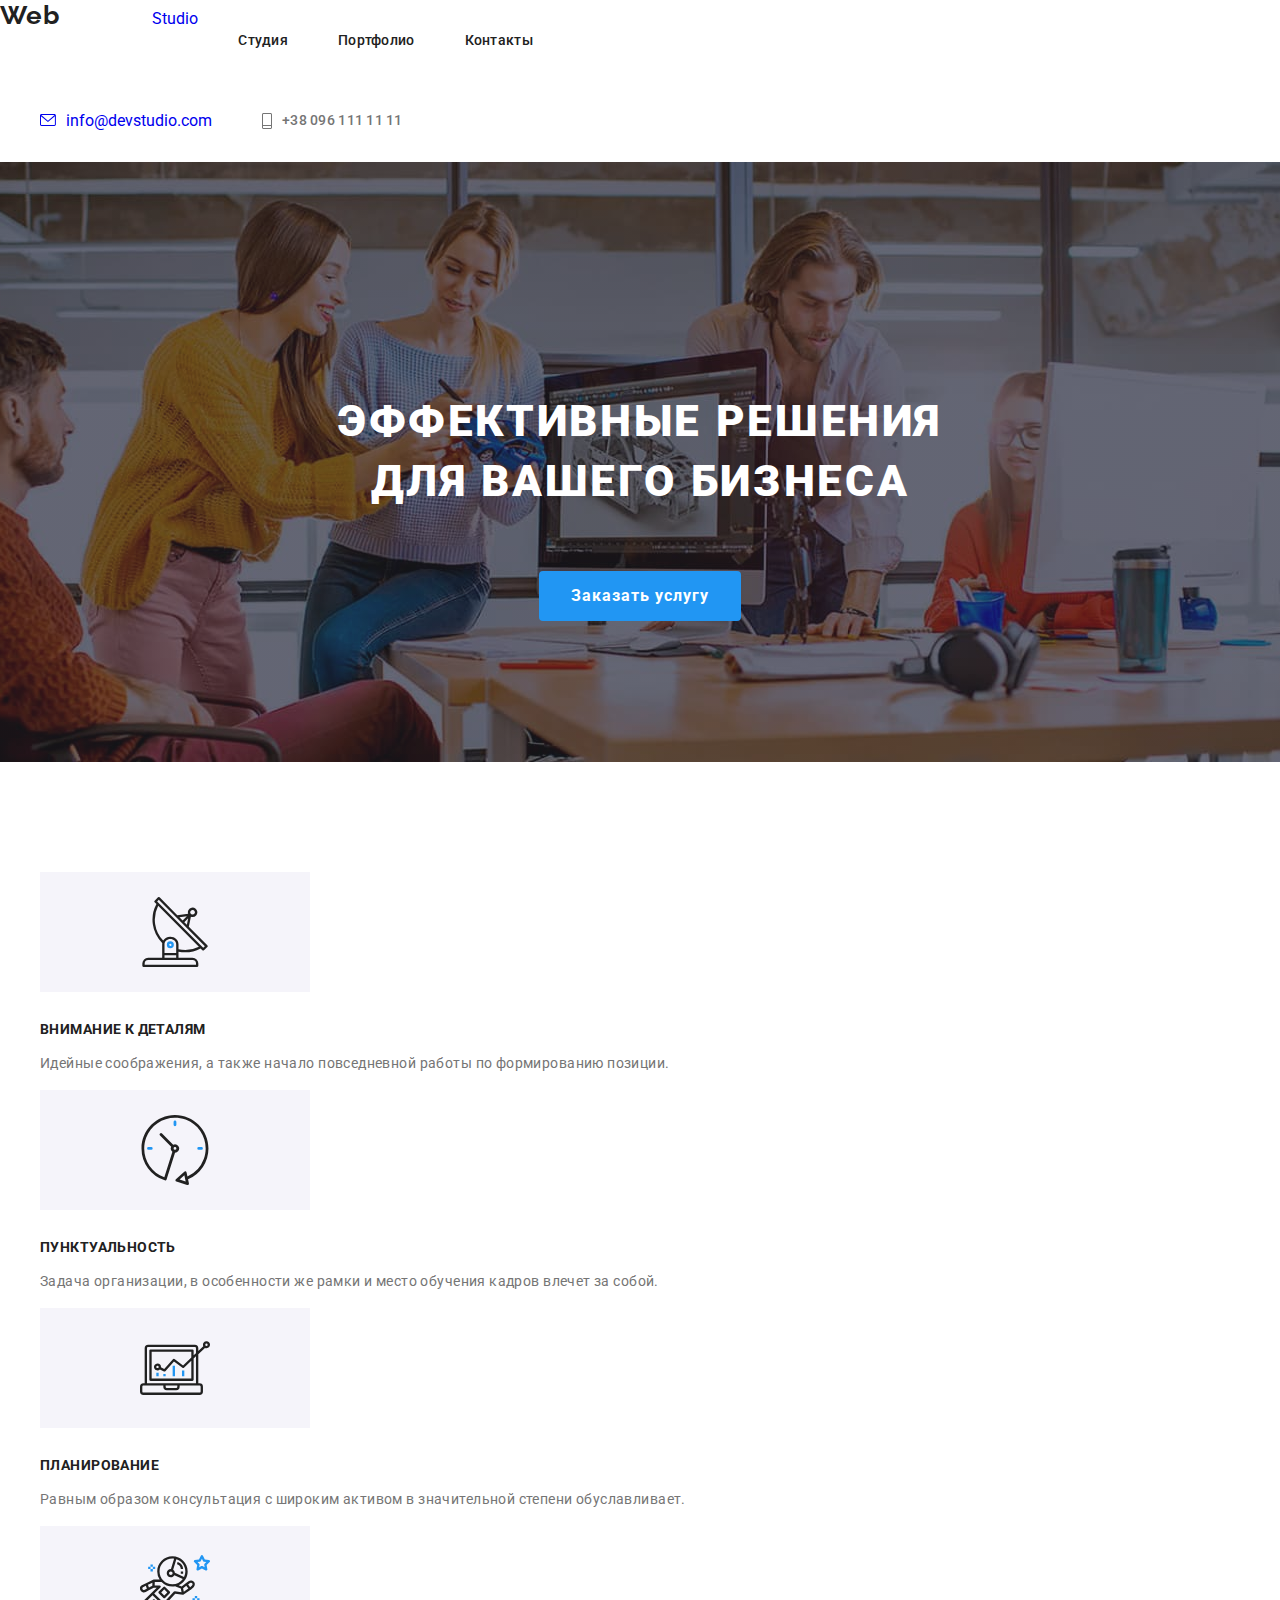
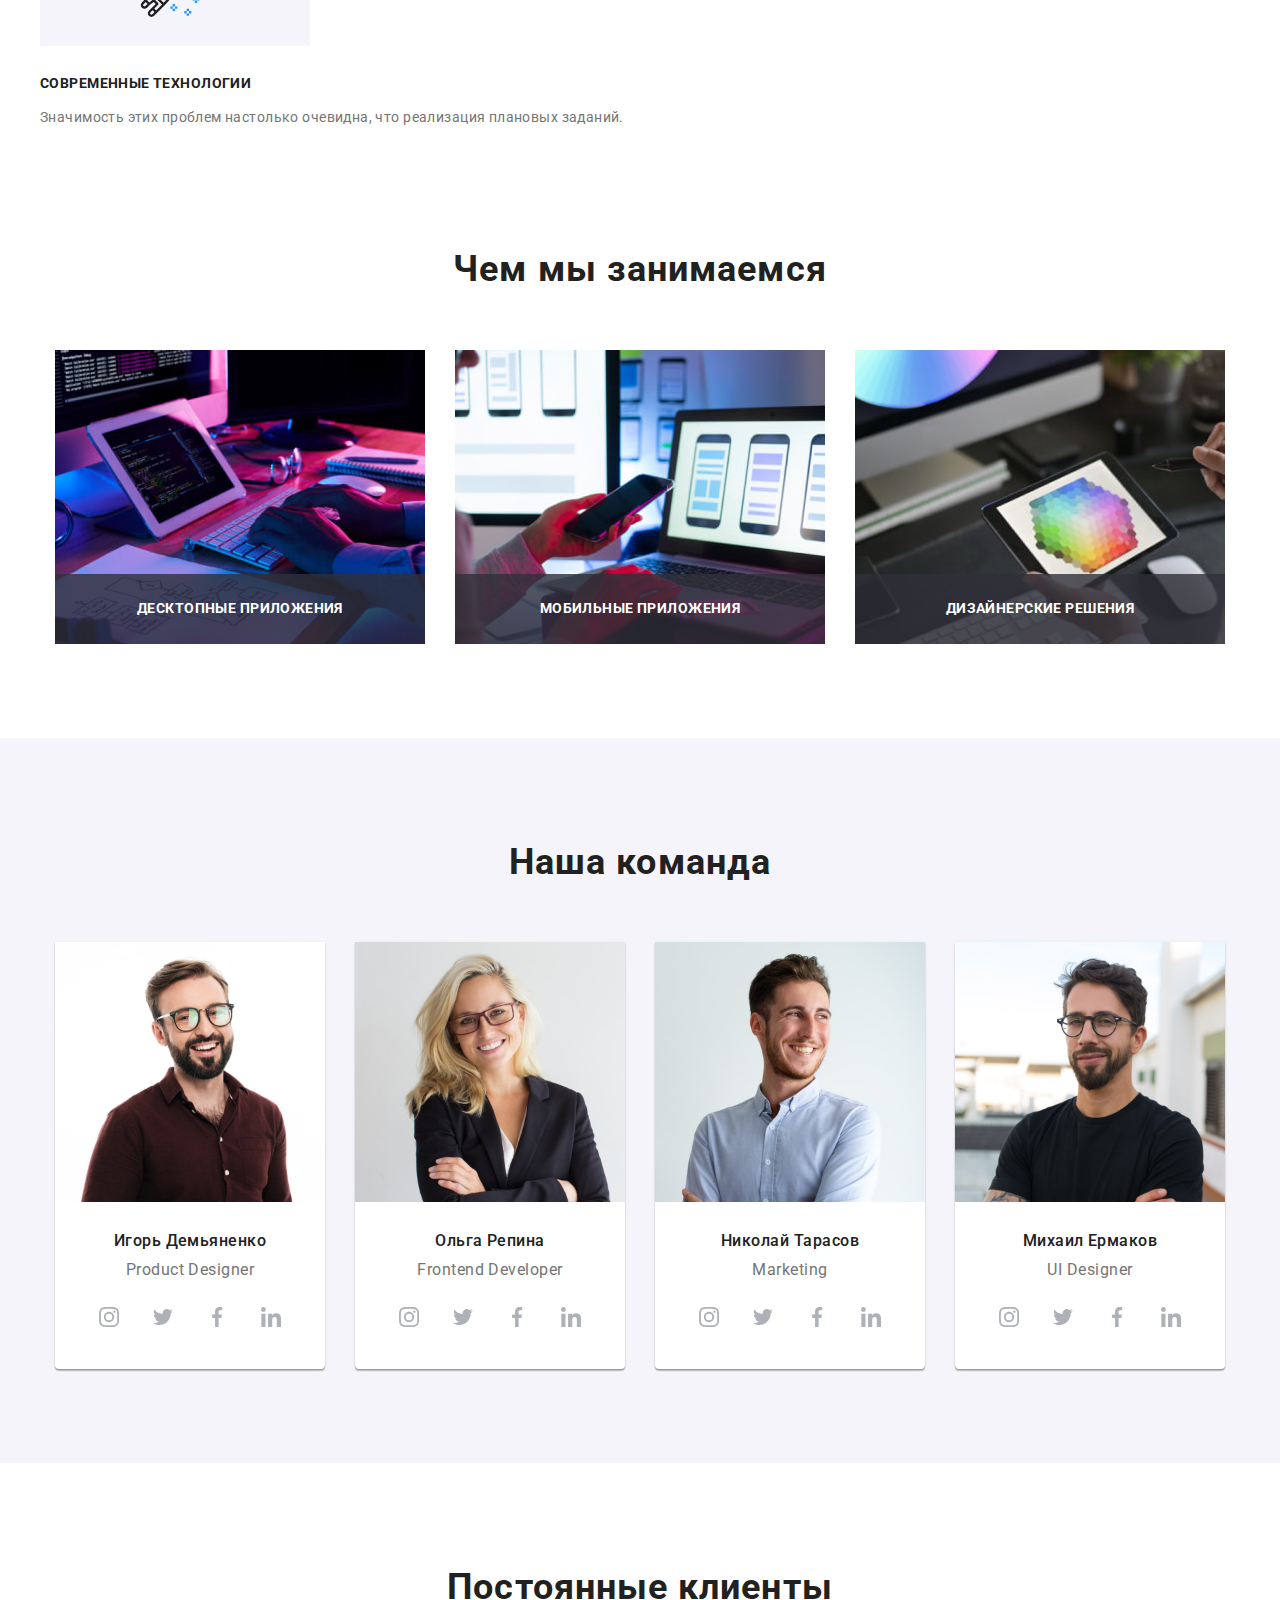
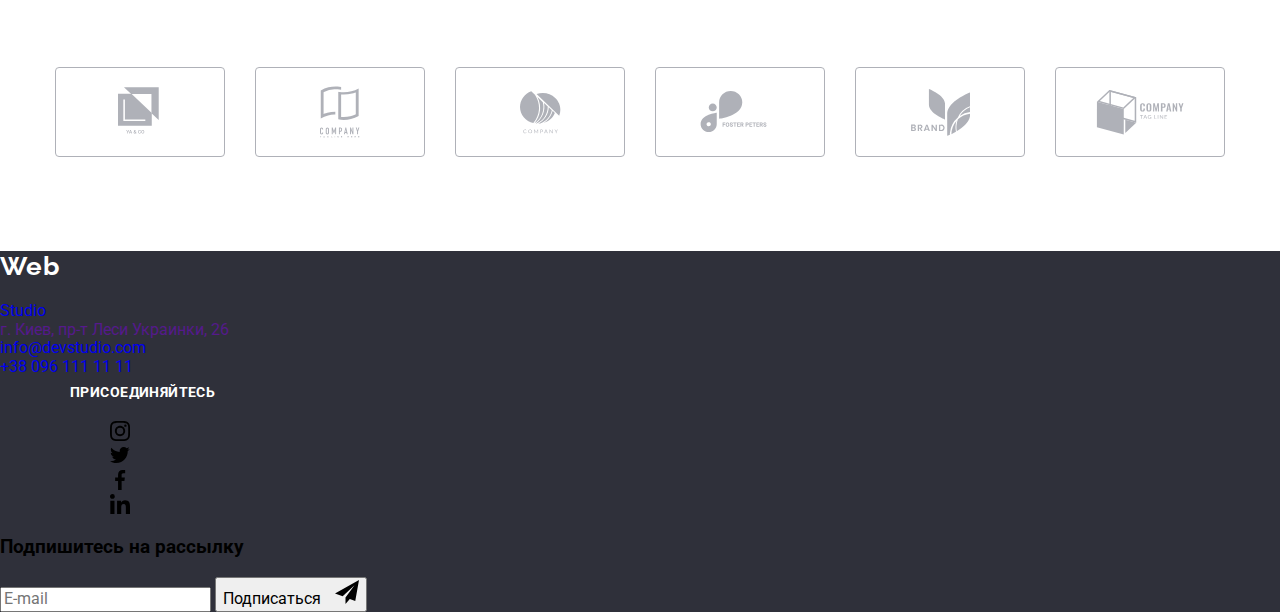
==== commit 7600a491: "Homework 6_fuckup" ====
--- a/index.html
+++ b/index.html
@@ -15,15 +15,15 @@
     <header class="header">
         <div class="container__header">
             <nav class="nav-links">
-                 <a href="./index.html" class="logo-title"><span class="logo-title-web">Web</span>Studio</a>
+                 <a href="./index.html" class="logo-title__header"><span class="logo-title logo-title--web">Web</span>Studio</a>
                 <ul class="nav-menu">
-                   <li><a href="" class="current-link">Студия</a></li>
-                   <li><a href="./portfolio.html" class="link">Портфолио</a></li>
-                   <li><a href="" class="link">Контакты</a></li>
+                   <li><a href="" class="nav-menu__current-link">Студия</a></li>
+                   <li><a href="./portfolio.html" class="nav-menu__link">Портфолио</a></li>
+                   <li><a href="" class="nav-menu__link">Контакты</a></li>
                 </ul>
             </nav>   
             <ul class="contact-items">
-                <li class="contact-items-button"><a href="mailto:info@devstudio.com" class="mail">
+                <li class="contact-items-button"><a href="mailto:info@devstudio.com" class="header__mail">
                   <svg class="button-icon" width="16" height="12">
                     <use href="./images/sprite.svg#envelope"></use>
                   </svg>info@devstudio.com</a>
@@ -52,7 +52,7 @@
               <!-- Преимущества -->
               <section class="advantages">
                     <ul class="container__advantages">
-                      <li>
+                      <li class="container__advantages container__advantages--item">
                         <div class="advantage-icon">
                           <svg class="advantage-icon-1" width="70" height="70">
                             <use href="./images/sprite.svg#antenna"></use>
@@ -61,7 +61,7 @@
                         <h3 class="advantage-title">Внимание к деталям</h3>
                         <p class="advantage-description">Идейные соображения, а также начало повседневной работы по формированию позиции.</p>
                       </li>
-                      <li>
+                      <li class="container__advantages container__advantages--item">
                         <div class="advantage-icon">
                         <svg class="advantage-icon-2" width="70" height="70">
                           <use href="./images/sprite.svg#clock"></use>
@@ -70,7 +70,7 @@
                         <h3 class="advantage-title">Пунктуальность</h3>
                         <p class="advantage-description">Задача организации, в особенности же рамки и место обучения кадров влечет за собой.</p>
                       </li>
-                      <li>
+                      <li class="container__advantages container__advantages--item">
                         <div class="advantage-icon">
                         <svg class="advantage-icon-3" width="70" height="70">
                           <use href="./images/sprite.svg#diagram"></use>
@@ -79,7 +79,7 @@
                         <h3 class="advantage-title">Планирование</h3>
                         <p class="advantage-description">Равным образом консультация с широким активом в значительной степени обуславливает.</p>
                       </li>
-                      <li>
+                      <li class="container__advantages container__advantages--item">
                         <div class="advantage-icon">
                         <svg class="advantage-icon-4" width="70" height="70">
                           <use href="./images/sprite.svg#astronaut"></use>
@@ -325,43 +325,43 @@
     <footer class="footer">
         <div class="container__footer">
           <div class="contact-section">          
-          <a href="./index.html" class="logo-title"><span class="logo-title-web">Web</span>Studio</a>
+          <a href="./index.html" class="logo-title__footer"><span class="logo-title logo-title--web">Web</span>Studio</a>
             <address>
-             <a href="" class="address">г. Киев, пр-т Леси Украинки, 26</a>
+             <a href="" class="footer__address">г. Киев, пр-т Леси Украинки, 26</a>
              <ul class="contact-list">
-                <li><a href="mailto:info@devstudio.com" class="mail">info@devstudio.com</a>
+                <li><a href="mailto:info@devstudio.com" class="footer__mail">info@devstudio.com</a>
                 </li>
-                <li><a href="tel:+380961111111" class="tel">+38 096 111 11 11</a>
+                <li><a href="tel:+380961111111" class="footer__tel">+38 096 111 11 11</a>
                 </li>
              </ul>
             </address>
           </div>
          <div class="menu-social-links">
           <h3 class="join-us">Присоединяйтесь</h3>
-          <ul class="social-links">
+          <ul class="social-links__footer">
             <li>
-              <a href="" class="social-links-icon-footer">
+              <a href="" class="social-links__icon-footer">
                 <svg class="instagram-icon" width="20" height="20">
                    <use href="./images/sprite.svg#instagram"></use>
                   </svg>
                 </a>
             </li>
             <li>
-              <a href="" class="social-links-icon-footer">
+              <a href="" class="social-links__icon-footer">
                 <svg class="twitter-icon" width="20" height="20">
                    <use href="./images/sprite.svg#twitter"></use>
                   </svg>
               </a>
             </li>
             <li>
-              <a href="" class="social-links-icon-footer">
+              <a href="" class="social-links__icon-footer">
                 <svg class="facebook-icon" width="20" height="20">
                    <use href="./images/sprite.svg#facebook"></use>
                   </svg>
                 </a>
             </li>
             <li>
-              <a href="" class="social-links-icon-footer">
+              <a href="" class="social-links__icon-footer">
                 <svg class="linkedin-icon" width="20" height="20">
                    <use href="./images/sprite.svg#linkedin"></use>
                   </svg>
@@ -370,10 +370,10 @@
           </ul>
         </div>
         <form class="sign-up-form">
-          <h3 class="sign-up">Подпишитесь на рассылку</h3>
-          <div class="sign-up-wrapper">
-            <input class="input" name="mail" type="email" placeholder="E-mail"/>
-            <button type="submit" class="button">Подписаться
+          <h3 class="sign-up-form__title">Подпишитесь на рассылку</h3>
+          <div class="sign-up-form__wrapper">
+            <input class="sign-up-form__input" name="mail" type="email" placeholder="E-mail"/>
+            <button type="submit" class="sign-up-form__button">Подписаться
               <svg width="24" height="24" class="icon-send">
               <use href="./images/sprite.svg#icon-send"></use>
               </svg></button>
@@ -387,8 +387,8 @@
              <use href="./images/sprite.svg#close"></use></svg>
         </button>
           <form class="order-form">
-            <h3 class="order-form-name">Оставьте свои данные, мы вам перезвоним</h3> 
-            <label for="name" class="label">Имя</label>
+            <h3 class="order-form__title">Оставьте свои данные, мы вам перезвоним</h3> 
+            <label for="name" class="order-form__label">Имя</label>
             <div class="input-wrapper">
               <input class="input" type="text" name="name" id="name" />
               <svg width="18" height="18" class="modal-icon">
@@ -415,7 +415,7 @@
             <input class="checkbox" type="checkbox" /><span class="checkbox-icon"></span>
             <span class="checkbox-text">Соглашаюсь с рассылкой и принимаю <a href="" class="checkbox-link">Условия договора</a></span>
             </label>
-           <button type="submit" class="button">Отправить</button>
+           <button type="submit" class="order-form__button">Отправить</button>
         </form>
       </div>
     </div>
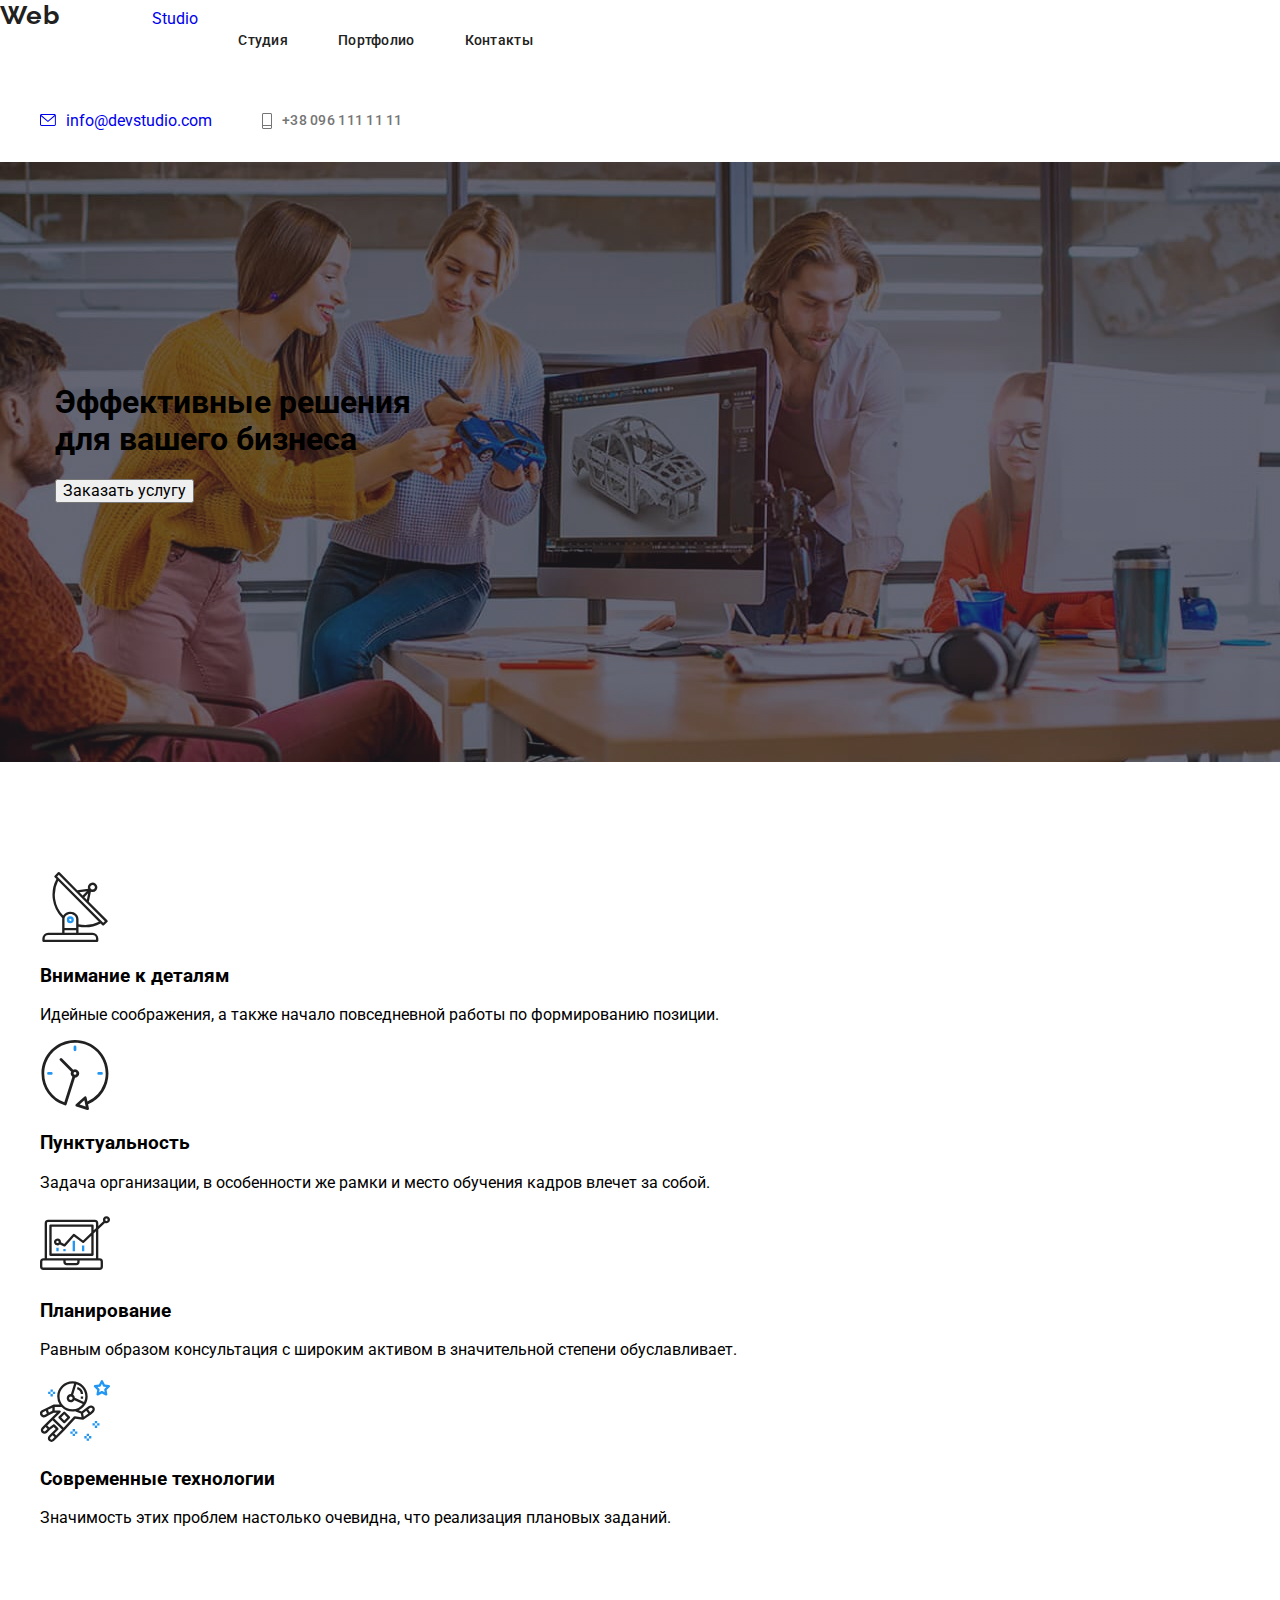
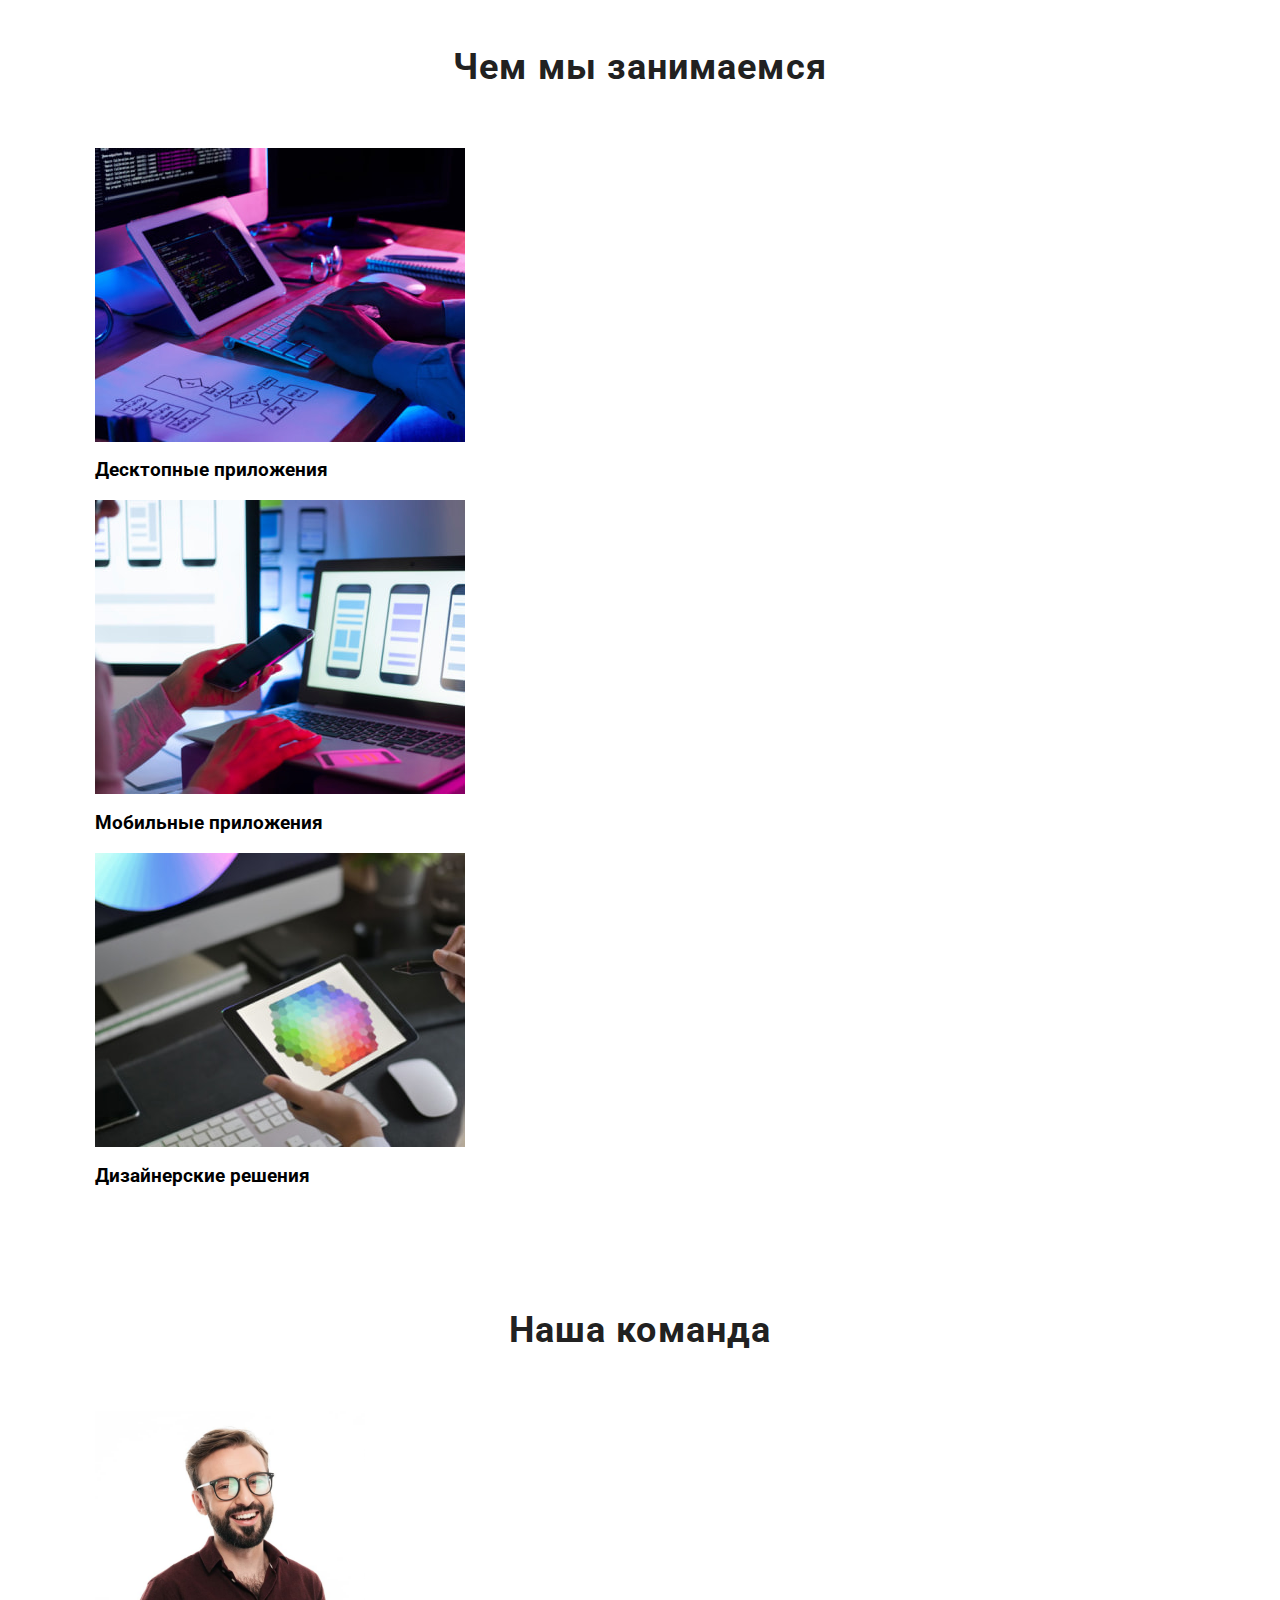
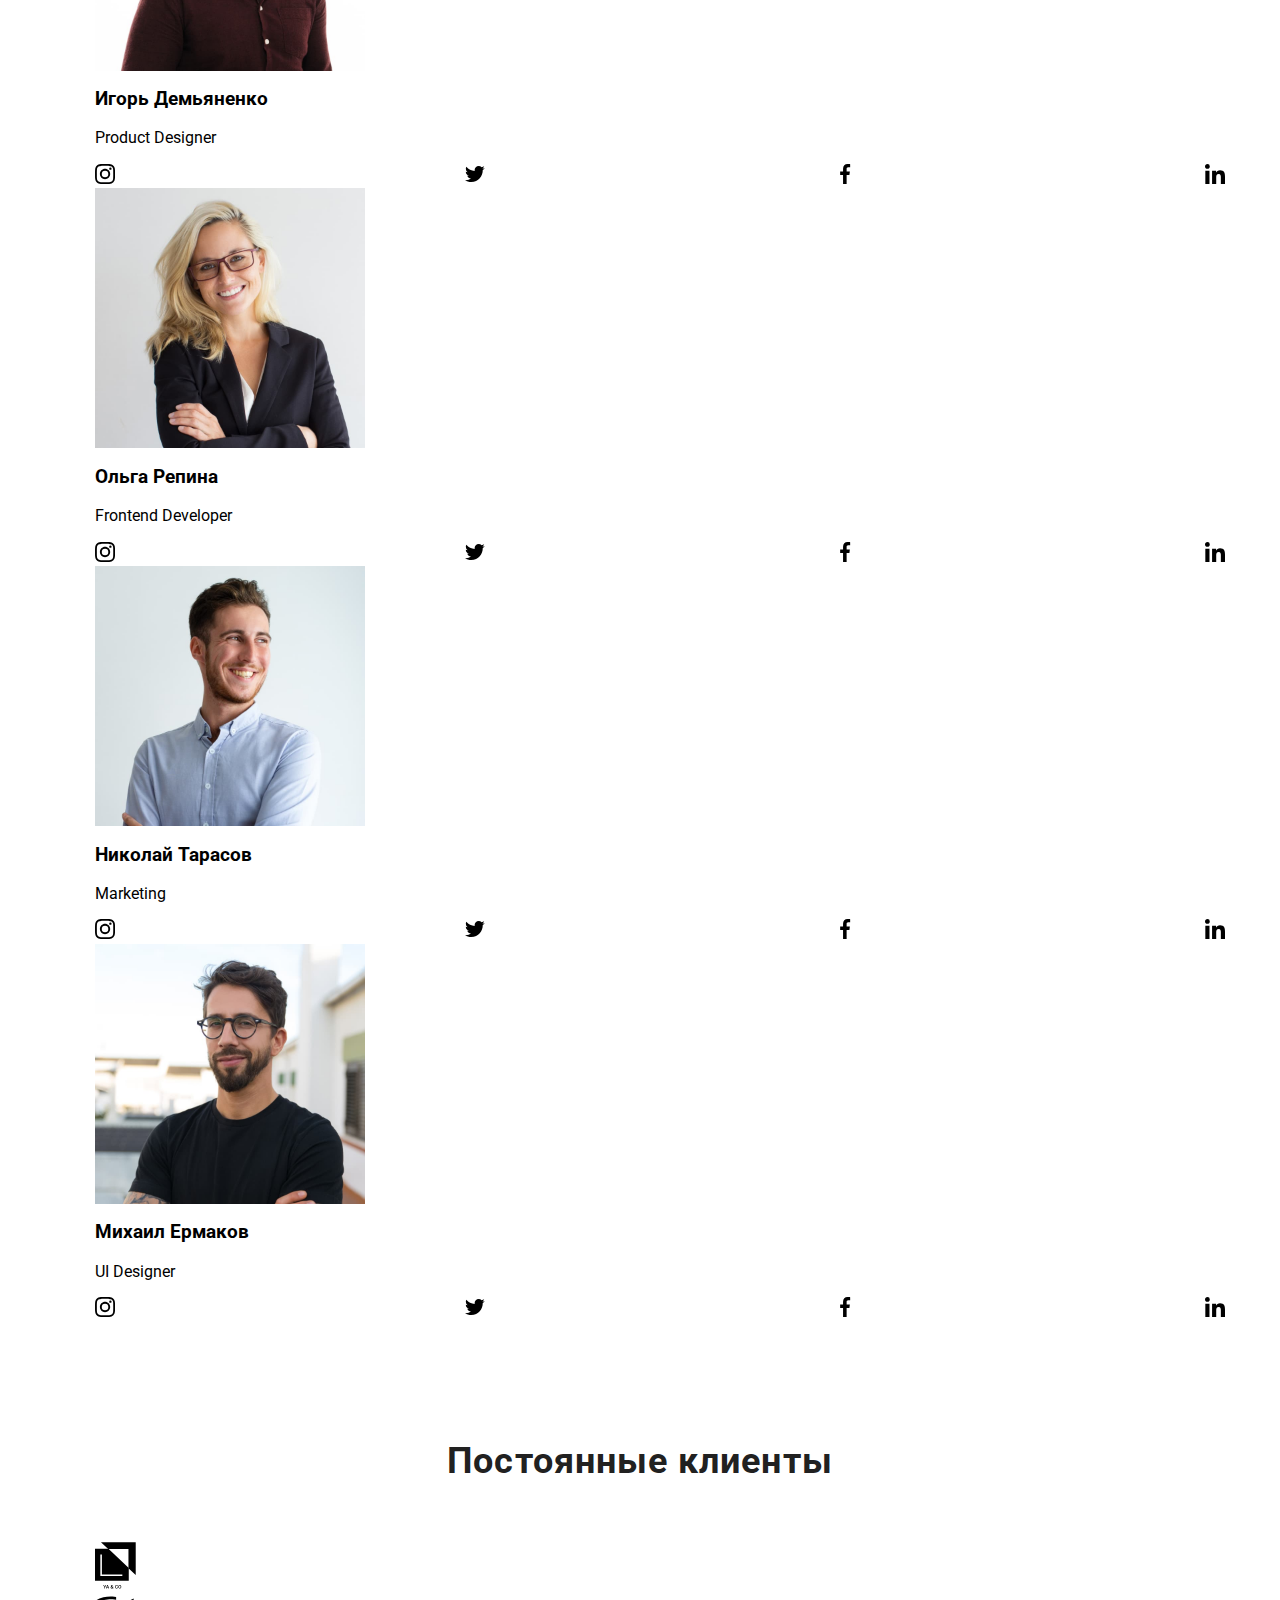
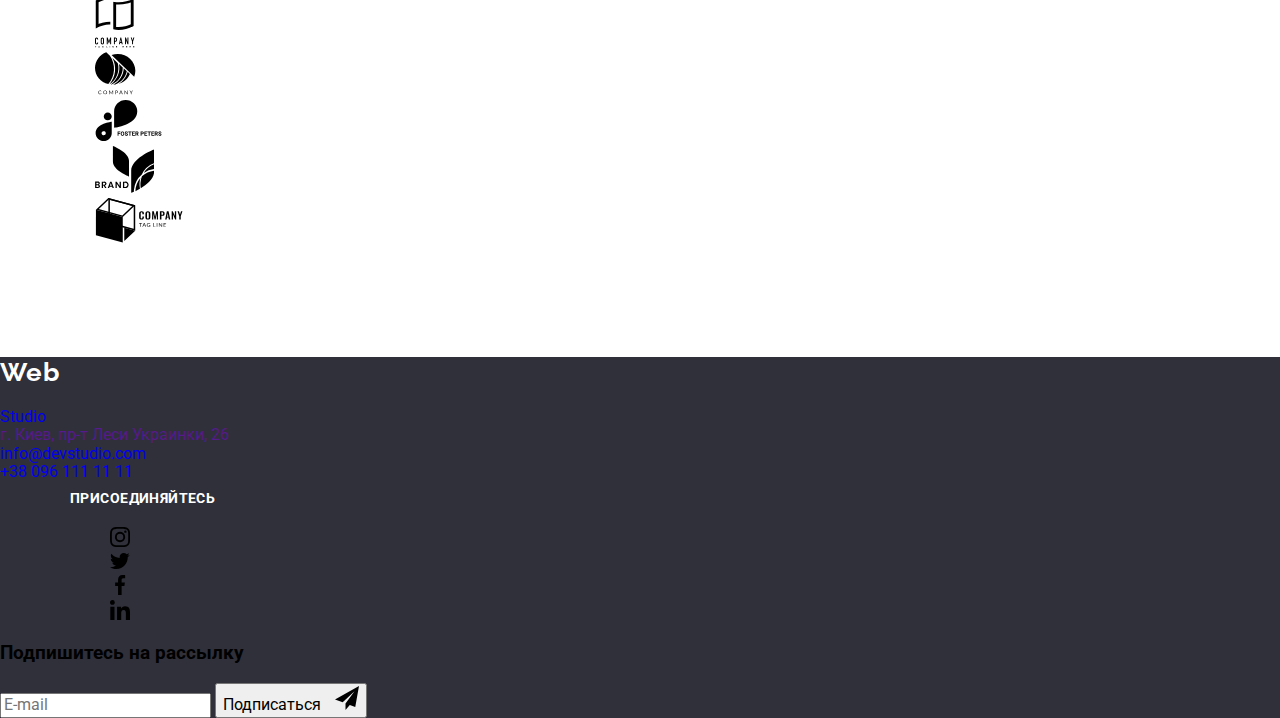
==== commit 673c7cef: "homework 7_total crash" ====
--- a/index.html
+++ b/index.html
@@ -42,8 +42,8 @@
               <section class="section-hero">
                <div class="overlay">
                 <div class="container">
-                  <h1 class="title">Эффективные решения <br /> для вашего бизнеса</h1>
-                  <button type="submit" class="button" data-modal-open>Заказать услугу</button>
+                  <h1 class="section-hero__title">Эффективные решения <br /> для вашего бизнеса</h1>
+                  <button type="submit" class="section-hero__button" data-modal-open>Заказать услугу</button>
                 </div>
                </div>
               </section>
@@ -52,41 +52,41 @@
               <!-- Преимущества -->
               <section class="advantages">
                     <ul class="container__advantages">
-                      <li class="container__advantages container__advantages--item">
-                        <div class="advantage-icon">
-                          <svg class="advantage-icon-1" width="70" height="70">
+                      <li class="advantages__item">
+                        <div class="advantages__icon">
+                          <svg class="advantages__icon-1" width="70" height="70">
                             <use href="./images/sprite.svg#antenna"></use>
                           </svg>
                         </div>
-                        <h3 class="advantage-title">Внимание к деталям</h3>
-                        <p class="advantage-description">Идейные соображения, а также начало повседневной работы по формированию позиции.</p>
+                        <h3 class="advantages__title">Внимание к деталям</h3>
+                        <p class="advantages__description">Идейные соображения, а также начало повседневной работы по формированию позиции.</p>
                       </li>
-                      <li class="container__advantages container__advantages--item">
-                        <div class="advantage-icon">
-                        <svg class="advantage-icon-2" width="70" height="70">
+                      <li class="advantages__item">
+                        <div class="advantages__icon">
+                        <svg class="advantages__icon-2" width="70" height="70">
                           <use href="./images/sprite.svg#clock"></use>
                         </svg>
                       </div>
-                        <h3 class="advantage-title">Пунктуальность</h3>
-                        <p class="advantage-description">Задача организации, в особенности же рамки и место обучения кадров влечет за собой.</p>
+                        <h3 class="advantages__title">Пунктуальность</h3>
+                        <p class="advantages__description">Задача организации, в особенности же рамки и место обучения кадров влечет за собой.</p>
                       </li>
-                      <li class="container__advantages container__advantages--item">
-                        <div class="advantage-icon">
-                        <svg class="advantage-icon-3" width="70" height="70">
+                      <li class="advantages__item">
+                        <div class="advantages__icon">
+                        <svg class="advantages__icon-3" width="70" height="70">
                           <use href="./images/sprite.svg#diagram"></use>
                         </svg>
                       </div>
-                        <h3 class="advantage-title">Планирование</h3>
-                        <p class="advantage-description">Равным образом консультация с широким активом в значительной степени обуславливает.</p>
+                        <h3 class="advantages__title">Планирование</h3>
+                        <p class="advantages__description">Равным образом консультация с широким активом в значительной степени обуславливает.</p>
                       </li>
-                      <li class="container__advantages container__advantages--item">
-                        <div class="advantage-icon">
-                        <svg class="advantage-icon-4" width="70" height="70">
+                      <li class="advantages__item">
+                        <div class="advantages__icon">
+                        <svg class="advantages__icon-4" width="70" height="70">
                           <use href="./images/sprite.svg#astronaut"></use>
                         </svg>
                       </div>
-                        <h3 class="advantage-title">Современные технологии</h3>
-                        <p class="advantage-description">Значимость этих проблем настолько очевидна, что реализация плановых заданий.</p>
+                        <h3 class="advantages__title">Современные технологии</h3>
+                        <p class="advantages__description">Значимость этих проблем настолько очевидна, что реализация плановых заданий.</p>
                       </li>
                     </ul>
              </section>
@@ -95,22 +95,22 @@
               <section class="services">
                 <div class="container">
                     <h2 class="subtitle">Чем мы занимаемся</h2>
-                  <ul class="service-items">
-                    <li><article class="service-image"><img src="./images/image-1.jpg" alt="Услуга-1" width="370">
-                    <div class="overlay-service-title">
-                      <h3 class="service-title">Десктопные приложения</h3>
+                  <ul class="services__list">
+                    <li class="services__item"><article class="services__image"><img src="./images/image-1.jpg" alt="Услуга-1" width="370">
+                    <div class="services__title services__title--overlay">
+                      <h3 class="services__title">Десктопные приложения</h3>
                     </div>
                     </article>
                     </li>
-                    <li><article class="service-image"><img src="./images/image-2.jpg" alt="Услуга-2" width="370">
-                    <div class="overlay-service-title">
-                      <h3 class="service-title">Мобильные приложения</h3>
+                    <li class="services__item"><article class="services__image"><img src="./images/image-2.jpg" alt="Услуга-2" width="370">
+                    <div class="services__title services__title--overlay">
+                      <h3 class="services__title">Мобильные приложения</h3>
                     </div>
                     </article>
                     </li>
-                    <li><article class="service-image"><img src="./images/image-3.jpg" alt="Услуга-31" width="370">
-                    <div class="overlay-service-title">
-                      <h3 class="service-title">Дизайнерские решения</h3>
+                    <li class="services__item"><article class="services__image"><img src="./images/image-3.jpg" alt="Услуга-31" width="370">
+                    <div class="services__title services__title--overlay">
+                      <h3 class="services__title">Дизайнерские решения</h3>
                     </div>
                     </article>
                     </li>
@@ -119,38 +119,38 @@
               </section> 
 
               <!-- Команда -->
-              <section class="section-team">
+              <section class="team">
                 <div class="container">
                   <h2 class="subtitle">Наша команда</h2>
-                  <ul class="team-cards">
-                    <li class="employee-card"><img src="./images/image-demyanenko.jpg" alt="Фотография сотрудника" width="270" height=260>
-                        <div class="employee-card-thumb">
-                          <h3 class="employee-name">Игорь Демьяненко</h3>
-                           <p class="employee-role">Product Designer</p>
+                  <ul class="employee">
+                    <li class="employee__card"><img src="./images/image-demyanenko.jpg" alt="Фотография сотрудника" width="270" height=260>
+                        <div class="employee__card-thumb">
+                          <h3 class="employee__name">Игорь Демьяненко</h3>
+                           <p class="employee__role">Product Designer</p>
                             <ul class="social-links">
-                          <li>
-                            <a href="" class="social-links-icon">
+                          <li class="social-links__item">
+                            <a href="" class="social-links__icon">
                                 <svg class="instagram-icon" width="20" height="20">
                                   <use href="./images/sprite.svg#instagram"></use>
                                 </svg>
                             </a>
                           </li>
-                          <li>
-                            <a href="" class="social-links-icon">
+                          <li class="social-links__item">
+                            <a href="" class="social-links__icon">
                                <svg class="twitter-icon" width="20" height="20">
                                   <use href="./images/sprite.svg#twitter"></use>
                                 </svg>
                             </a>
                           </li>
-                          <li>
-                            <a href="" class="social-links-icon">
+                          <li class="social-links__item">
+                            <a href="" class="social-links__icon">
                               <svg class="facebook-icon" width="20" height="20">
                                   <use href="./images/sprite.svg#facebook"></use>
                                 </svg>
                             </a>
                           </li>
-                          <li>
-                            <a href="" class="social-links-icon">
+                          <li class="social-links__item">
+                            <a href="" class="social-links__icon">
                               <svg class="linkedin-icon" width="20" height="20">
                                   <use href="./images/sprite.svg#linkedin"></use>
                               </svg>
@@ -159,34 +159,34 @@
                          </ul>
                         </div>
                     </li>
-                    <li class="employee-card"><img src="./images/image-repina.jpg" alt="Фотография сотрудника" width="270" height=260>
-                      <div class="employee-card-thumb">
-                      <h3 class="employee-name">Ольга Репина</h3>
-                        <p class="employee-role">Frontend Developer</p>
+                    <li class="employee__card"><img src="./images/image-repina.jpg" alt="Фотография сотрудника" width="270" height=260>
+                      <div class="employee__card-thumb">
+                      <h3 class="employee__name">Ольга Репина</h3>
+                        <p class="employee__role">Frontend Developer</p>
                         <ul class="social-links">
-                          <li>
-                            <a href="" class="social-links-icon">
+                          <li class="social-links__item">
+                            <a href="" class="social-links__icon">
                               <svg class="instagram-icon" width="20" height="20">
                                   <use href="./images/sprite.svg#instagram"></use>
                                 </svg>
                             </a>
                           </li>
-                          <li>
-                            <a href="" class="social-links-icon">
+                          <li class="social-links__item">
+                            <a href="" class="social-links__icon">
                               <svg class="twitter-icon" width="20" height="20">
                                   <use href="./images/sprite.svg#twitter"></use>
                                 </svg>
                               </a>
                           </li>
-                          <li>
-                            <a href="" class="social-links-icon">
+                          <li class="social-links__item">
+                            <a href="" class="social-links__icon">
                               <svg class="facebook-icon" width="20" height="20">
                                   <use href="./images/sprite.svg#facebook"></use>
                                 </svg>
                             </a>
                           </li>
-                          <li>
-                            <a href="" class="social-links-icon">
+                          <li class="social-links__item">
+                            <a href="" class="social-links__icon">
                               <svg class="linkedin-icon" width="20" height="20">
                                   <use href="./images/sprite.svg#linkedin"></use>
                                 </svg>
@@ -195,34 +195,34 @@
                         </ul>
                       </div>
                     </li>
-                    <li class="employee-card"><img src="./images/image-tarasov.jpg" alt="Фотография сотрудника" width="270" height=260>
-                      <div class="employee-card-thumb">
-                      <h3 class="employee-name">Николай Тарасов</h3>
-                        <p class="employee-role">Marketing</p>
+                    <li class="employee__card"><img src="./images/image-tarasov.jpg" alt="Фотография сотрудника" width="270" height=260>
+                      <div class="employee__card-thumb">
+                      <h3 class="employee__name">Николай Тарасов</h3>
+                        <p class="employee__role">Marketing</p>
                         <ul class="social-links">
-                          <li>
-                            <a href="" class="social-links-icon">
+                          <li class="social-links__item">
+                            <a href="" class="social-links__icon">
                              <svg class="instagram-icon" width="20" height="20">
                                   <use href="./images/sprite.svg#instagram"></use>
                              </svg>
                               </a>
                           </li>
-                          <li>
-                            <a href="" class="social-links-icon">
+                          <li class="social-links__item">
+                            <a href="" class="social-links__icon">
                               <svg class="twitter-icon" width="20" height="20">
                                   <use href="./images/sprite.svg#twitter"></use>
                               </svg>
                               </a>
                           </li>
-                          <li>
-                            <a href="" class="social-links-icon">
+                          <li class="social-links__item">
+                            <a href="" class="social-links__icon">
                               <svg class="facebook-icon" width="20" height="20">
                                   <use href="./images/sprite.svg#facebook"></use>
                                 </svg>
                               </a>
                           </li>
-                          <li>
-                            <a href="" class="social-links-icon">
+                          <li class="social-links__item">
+                            <a href="" class="social-links__icon">
                               <svg class="linkedin-icon" width="20" height="20">
                                   <use href="./images/sprite.svg#linkedin"></use>
                                 </svg>
@@ -231,34 +231,34 @@
                         </ul>
                       </div>
                     </li>
-                    <li class="employee-card"><img src="./images/image-yermakov.jpg" alt="Фотография сотрудника" width="270" height=260>
-                      <div class="employee-card-thumb">
-                      <h3 class="employee-name">Михаил Ермаков</h3>
-                        <p class="employee-role">UI Designer</p>
+                    <li class="employee__card"><img src="./images/image-yermakov.jpg" alt="Фотография сотрудника" width="270" height=260>
+                      <div class="employee__card-thumb">
+                      <h3 class="employee__name">Михаил Ермаков</h3>
+                        <p class="employee__role">UI Designer</p>
                         <ul class="social-links">
-                          <li>
-                            <a href="" class="social-links-icon">
+                          <li class="social-links__item">
+                            <a href="" class="social-links__icon">
                               <svg class="instagram-icon" width="20" height="20">
                                   <use href="./images/sprite.svg#instagram"></use>
                                 </svg>
                               </a>
                           </li>
-                          <li>
-                            <a href="" class="social-links-icon">
+                          <li class="social-links__item">
+                            <a href="" class="social-links__icon">
                               <svg class="twitter-icon" width="20" height="20">
                                   <use href="./images/sprite.svg#twitter"></use>
                                 </svg>
                             </a>
                           </li>
-                          <li>
-                            <a href="" class="social-links-icon">
+                          <li class="social-links__item">
+                            <a href="" class="social-links__icon">
                               <svg class="facebook-icon" width="20" height="20">
                                   <use href="./images/sprite.svg#facebook"></use>
                               </svg>
                             </a>
                           </li>
-                          <li>
-                            <a href="" class="social-links-icon">
+                          <li class="social-links__item">
+                            <a href="" class="social-links__icon">
                               <svg class="linkedin-icon" width="20" height="20">
                                 <use href="./images/sprite.svg#linkedin"></use>
                               </svg>
@@ -275,44 +275,44 @@
               <section class="clients">
                 <div class="container">
                   <h2 class="subtitle">Постоянные клиенты</h2>
-                  <ul class="clients-logo">
-                    <li>
-                      <a href="" class="client-link-icon">
+                  <ul class="clients-list">
+                    <li class="clients-list__item">
+                      <a href="" class="clients-list__icon">
                         <svg class="client-icon" width="45" height="50">
                             <use href="./images/sprite.svg#logo-1"></use>
                         </svg>
                       </a>
                     </li>
-                    <li>
-                      <a href="" class="client-link-icon">
+                    <li class="clients-list__item">
+                      <a href="" class="clients-list__icon">
                         <svg class="client-icon" width="40" height="52">
                             <use href="./images/sprite.svg#logo-2"></use>
                           </svg>
                         </a>
                     </li>
-                    <li>
-                      <a href="" class="client-link-icon">
+                    <li class="clients-list__item">
+                      <a href="" class="clients-list__icon">
                         <svg class="client-icon" width="41" height="43">
                             <use href="./images/sprite.svg#logo-3"></use>
                           </svg>
                       </a>
                     </li>
-                    <li>
-                      <a href="" class="client-link-icon">
+                    <li class="clients-list__item">
+                      <a href="" class="clients-list__icon">
                         <svg class="client-icon" width="80" height="42">
                             <use href="./images/sprite.svg#logo-4"></use>
                           </svg>
                       </a>
                     </li>
-                    <li>
-                      <a href="" class="client-link-icon">
+                    <li class="clients-list__item">
+                      <a href="" class="clients-list__icon">
                         <svg class="client-icon" width="59" height="47">
                             <use href="./images/sprite.svg#logo-5"></use>
                           </svg>
                       </a>
                     </li>
-                    <li>
-                      <a href="" class="client-link-icon">
+                    <li class="clients-list__item">
+                      <a href="" class="clients-list__icon">
                         <svg class="client-icon" width="89" height="45">
                             <use href="./images/sprite.svg#logo-6"></use>
                           </svg>
@@ -338,30 +338,30 @@
           </div>
          <div class="menu-social-links">
           <h3 class="join-us">Присоединяйтесь</h3>
-          <ul class="social-links__footer">
-            <li>
-              <a href="" class="social-links__icon-footer">
+          <ul class="social-links-footer">
+            <li class="social-links-footer__item">
+              <a href="" class="social-links-footer__icon">
                 <svg class="instagram-icon" width="20" height="20">
                    <use href="./images/sprite.svg#instagram"></use>
                   </svg>
                 </a>
             </li>
-            <li>
-              <a href="" class="social-links__icon-footer">
+            <li class="social-links-footer__item">
+              <a href="" class="social-links-footer__icon">
                 <svg class="twitter-icon" width="20" height="20">
                    <use href="./images/sprite.svg#twitter"></use>
                   </svg>
               </a>
             </li>
-            <li>
-              <a href="" class="social-links__icon-footer">
+            <li class="social-links-footer__item">
+              <a href="" class="social-links-footer__icon">
                 <svg class="facebook-icon" width="20" height="20">
                    <use href="./images/sprite.svg#facebook"></use>
                   </svg>
                 </a>
             </li>
-            <li>
-              <a href="" class="social-links__icon-footer">
+            <li class="social-links-footer__item">
+              <a href="" class="social-links-footer__icon">
                 <svg class="linkedin-icon" width="20" height="20">
                    <use href="./images/sprite.svg#linkedin"></use>
                   </svg>
@@ -383,37 +383,37 @@
     </footer>
     <div class="backdrop is-hidden" data-modal>
       <div class="modal">
-        <button class="backdrop-close" data-modal-close><svg class="close-icon" width="11" height="11">
+        <button class="backdrop-close" data-modal-close><svg class="backdrop-close__icon" width="11" height="11">
              <use href="./images/sprite.svg#close"></use></svg>
         </button>
           <form class="order-form">
             <h3 class="order-form__title">Оставьте свои данные, мы вам перезвоним</h3> 
             <label for="name" class="order-form__label">Имя</label>
-            <div class="input-wrapper">
-              <input class="input" type="text" name="name" id="name" />
-              <svg width="18" height="18" class="modal-icon">
+            <div class="order-form__wrapper">
+              <input class="order-form__input" type="text" name="name" id="name" />
+              <svg width="18" height="18" class="order-form__icon">
               <use href="./images/sprite.svg#icon-name"></use>
               </svg>
             </div>
-            <label for="phone" class="label">Телефон</label>
-            <div class="input-wrapper">
-            <input class="input" type="tel" name="phone" id="phone" />
-            <svg width="18" height="18" class="modal-icon">
+            <label for="phone" class="order-form__label">Телефон</label>
+            <div class="order-form__wrapper">
+            <input class="order-form__input" type="tel" name="phone" id="phone" />
+            <svg width="18" height="18" class="order-form__icon">
             <use href="./images/sprite.svg#icon-phone"></use>
             </svg>
            </div>
-           <label for="mail" class="label">Почта</label>
-           <div class="input-wrapper">
-            <input class="input" type="email" name="mail" id="mail" />
-            <svg width="18" height="18" class="modal-icon">
+           <label for="mail" class="order-form__label">Почта</label>
+           <div class="order-form__wrapper">
+            <input class="order-form__input" type="email" name="mail" id="mail" />
+            <svg width="18" height="18" class="order-form__icon">
               <use href="./images/sprite.svg#icon-mail"></use>
             </svg>
            </div>
-           <label for="comment" class="label">Комментарий</label>
+           <label for="comment" class="order-form__label">Комментарий</label>
            <textarea class="comment" name="comment" id="comment" rows="6" placeholder="Введите текст"></textarea>
            <label class="checkbox-field">
-            <input class="checkbox" type="checkbox" /><span class="checkbox-icon"></span>
-            <span class="checkbox-text">Соглашаюсь с рассылкой и принимаю <a href="" class="checkbox-link">Условия договора</a></span>
+            <input class="checkbox" type="checkbox" /><span class="checkbox__icon"></span>
+            <span class="checkbox__text">Соглашаюсь с рассылкой и принимаю <a href="" class="checkbox__link">Условия договора</a></span>
             </label>
            <button type="submit" class="order-form__button">Отправить</button>
         </form>
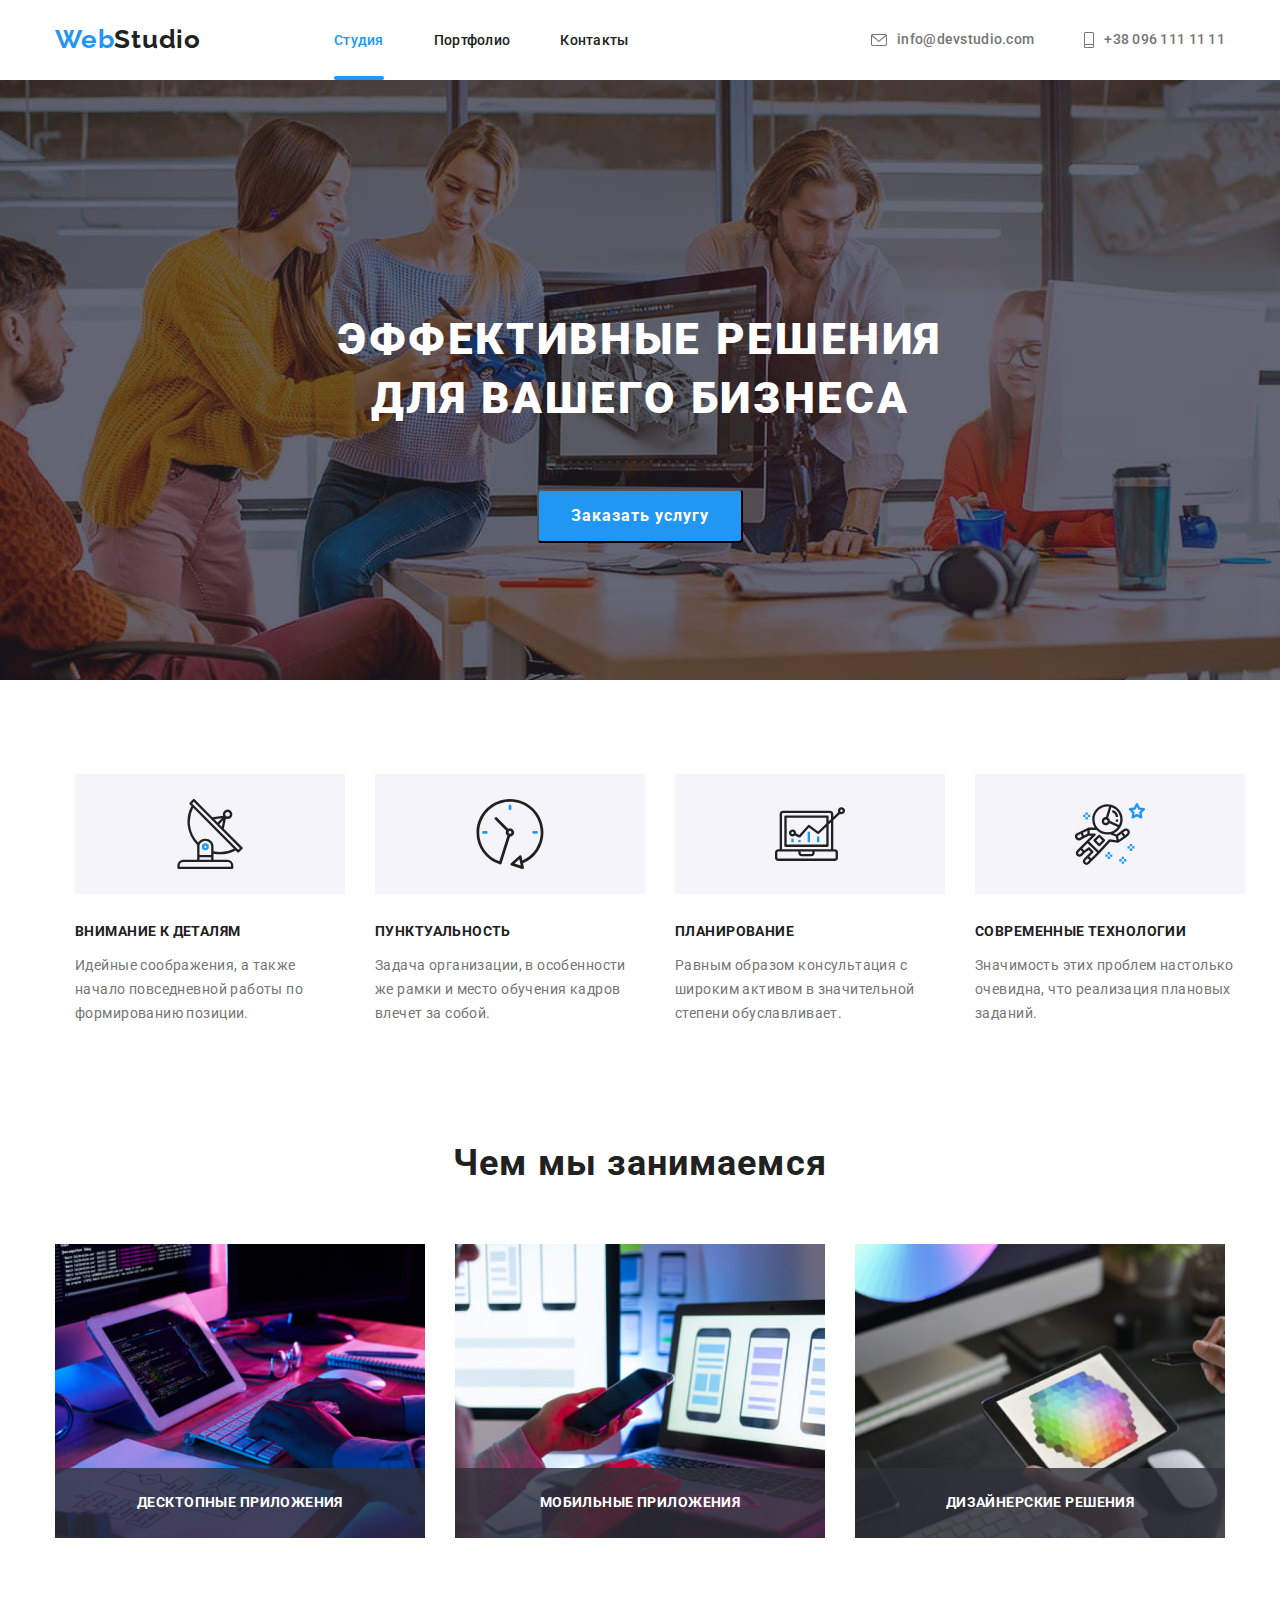
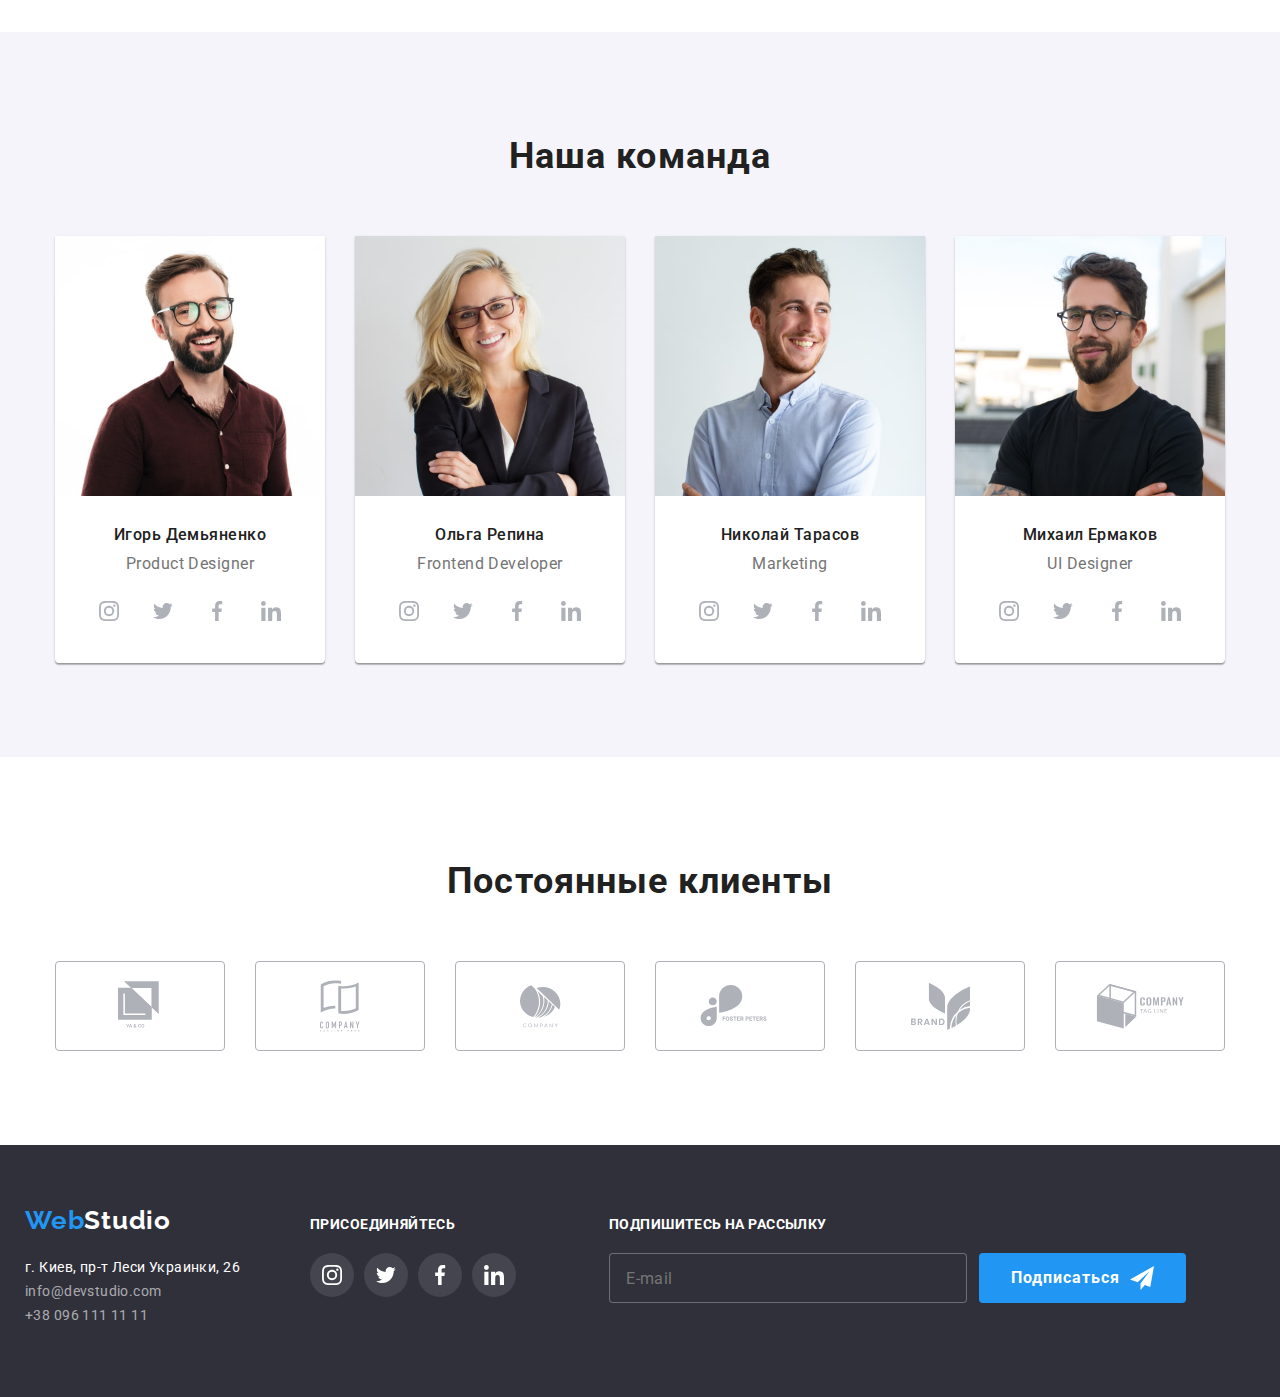
==== commit 433734d1: "Homework 7" ====
--- a/index.html
+++ b/index.html
@@ -4,18 +4,18 @@
     <meta charset="UTF-8">
     <meta name="viewport" content="width=device-width, initial-scale=1.0">
     <title>Document</title>
-    <!-- <link rel="stylesheet" href="./css/modern-normalize.css"> -->
-    <!-- <link rel="stylesheet" href="./css/common.css"> -->
+    <link rel="stylesheet" href="./css/modern-normalize.css">
     <link rel="stylesheet" href="./css/main.min.css">
     <link rel="preconnect" href="https://fonts.gstatic.com">
     <link href="https://fonts.googleapis.com/css2?family=Raleway:wght@700&family=Roboto:wght@400;500;700;900&display=swap" rel="stylesheet">
+    </head>
 <body>
 
 <!-- Шапка сайта -->
     <header class="header">
-        <div class="container__header">
+        <div class="container container__header">
             <nav class="nav-links">
-                 <a href="./index.html" class="logo-title__header"><span class="logo-title logo-title--web">Web</span>Studio</a>
+                 <a href="./index.html" class="logo-title logo-title__header"><span class="logo-title logo-title__web">Web</span>Studio</a>
                 <ul class="nav-menu">
                    <li><a href="" class="nav-menu__current-link">Студия</a></li>
                    <li><a href="./portfolio.html" class="nav-menu__link">Портфолио</a></li>
@@ -28,7 +28,7 @@
                     <use href="./images/sprite.svg#envelope"></use>
                   </svg>info@devstudio.com</a>
                 </li>
-                <li><a href="tel:+380961111111" class="tel">
+                <li><a href="tel:+380961111111" class="header__tel">
                   <svg class="button-icon" width="10" height="16">
                     <use href="./images/sprite.svg#phone"></use>
                   </svg>+38 096 111 11 11</a>
@@ -323,9 +323,9 @@
               </section>
             </main>
     <footer class="footer">
-        <div class="container__footer">
+        <div class="container container__footer">
           <div class="contact-section">          
-          <a href="./index.html" class="logo-title__footer"><span class="logo-title logo-title--web">Web</span>Studio</a>
+          <a href="./index.html" class="logo-title logo-title__footer"><span class="logo-title logo-title__web">Web</span>Studio</a>
             <address>
              <a href="" class="footer__address">г. Киев, пр-т Леси Украинки, 26</a>
              <ul class="contact-list">
--- a/css/main.min.css
+++ b/css/main.min.css
@@ -1,2 +1,2 @@
-/*! modern-normalize v1.0.0 | MIT License | https://github.com/sindresorhus/modern-normalize */ul{list-style:none}a{text-decoration:none}code,kbd,samp,pre{font-family:'Open Sans', sans-serif;font-size:1em}*,*::before,*::after{-webkit-box-sizing:border-box;box-sizing:border-box}:root{-moz-tab-size:4;-o-tab-size:4;tab-size:4}html{line-height:1.15;-webkit-text-size-adjust:100%}body{margin:0;padding:0}body{font-family:system-ui,-apple-system,"Segoe UI",Roboto,Helvetica,Arial,sans-serif,"Apple Color Emoji","Segoe UI Emoji"}hr{height:0;color:inherit}abbr[title]{-webkit-text-decoration:underline dotted;text-decoration:underline dotted}b,strong{font-weight:bolder}small{font-size:80%}sub,sup{font-size:75%;line-height:0;position:relative;vertical-align:baseline}sub{bottom:-0.25em}sup{top:-0.5em}table{text-indent:0;border-color:inherit}button,input,optgroup,select,textarea{font-family:inherit;font-size:100%;line-height:1.15;margin:0}address{font-style:normal}button,select{text-transform:none}button,[type='button'],[type='reset'],[type='submit']{-webkit-appearance:button}::-moz-focus-inner{border-style:none;padding:0}:-moz-focusring{outline:1px dotted ButtonText}:-moz-ui-invalid{box-shadow:none}legend{padding:0}progress{vertical-align:baseline}::-webkit-inner-spin-button,::-webkit-outer-spin-button{height:auto}[type='search']{-webkit-appearance:textfield;outline-offset:-2px}::-webkit-search-decoration{-webkit-appearance:none}::-webkit-file-upload-button{-webkit-appearance:button;font:inherit}summary{display:list-item}body{font-family:'Roboto', sans-serif}.header{background-color:#fff}.header .logo-title{font-family:'Raleway', sans-serif;font-weight:700;font-size:26px;line-height:1.2;letter-spacing:0.03em;text-align:left;color:#212121}.logo-title-web{color:#2196f3}.nav-menu a{font-weight:500;font-size:14px;line-height:1.15;letter-spacing:0.02em;color:#212121;-webkit-transition:color 250ms cubic-bezier(0.4, 0, 0.2, 1);transition:color 250ms cubic-bezier(0.4, 0, 0.2, 1)}.nav-menu .link:hover,.nav-menu .link:focus,.nav-menu .link:active{color:#2196f3}.nav-menu .current-link{position:relative;color:#2196f3;display:block}.nav-menu .current-link::after{content:'';position:absolute;display:inline-block;left:0;bottom:0;width:100%;height:4px;background-color:#2196f3;border-radius:2px}.header .mail{font-weight:500;font-size:14px;line-height:1.14;letter-spacing:0.02em;display:-webkit-box;display:-ms-flexbox;display:flex;-webkit-box-align:center;-ms-flex-align:center;align-items:center;color:#757575;-webkit-transition:color 250ms cubic-bezier(0.4, 0, 0.2, 1);transition:color 250ms cubic-bezier(0.4, 0, 0.2, 1)}.header .tel{font-weight:500;font-size:14px;line-height:1.14;letter-spacing:0.02em;display:-webkit-box;display:-ms-flexbox;display:flex;-webkit-box-align:center;-ms-flex-align:center;align-items:center;color:#757575;-webkit-transition:color 250ms cubic-bezier(0.4, 0, 0.2, 1);transition:color 250ms cubic-bezier(0.4, 0, 0.2, 1)}.container{margin-left:auto;margin-right:auto;width:1200px;padding-left:15px;padding-right:15px}.header .container,.nav-links,.nav-menu,.contact-items{display:-webkit-box;display:-ms-flexbox;display:flex}.header .container{-webkit-box-pack:justify;-ms-flex-pack:justify;justify-content:space-between;-webkit-box-align:center;-ms-flex-align:center;align-items:center}.nav-menu a,.contact-items{display:-webkit-box;display:-ms-flexbox;display:flex;padding-top:32px;padding-bottom:32px;-webkit-box-align:center;-ms-flex-align:center;align-items:center;margin-top:0px;margin-bottom:0px}.header .logo-title{margin-right:93px;margin-bottom:24px;margin-top:24px}.nav-menu,.contact-items{-webkit-box-align:center;-ms-flex-align:center;align-items:center;margin-top:0px;margin-bottom:0px}.nav-menu li:not(:first-child){margin-left:50px}.contact-items li:not(:first-child){margin-left:50px;color:#757575}.button-icon{margin-right:10px;fill:currentColor}.mail:hover,.mail:focus,.mail:active{color:#2196f3}.tel:hover,.tel:focus,.tel:active{color:#2196f3}.button-icon:hover,.button-icon:focus,.button-icon:active{color:#2196f3}img{display:block;max-width:100%;height:auto}.footer{background-color:#2f303a}.footer.container{margin-right:70px}.footer .logo-title{font-family:'Raleway', sans-serif;font-weight:700;font-size:26px;line-height:1.2;letter-spacing:0.03em;text-align:left;color:#fff}.footer .address{font-weight:400;font-size:14px;line-height:1.7;letter-spacing:0.03em;color:#fff}.footer .mail{font-weight:400;font-size:14px;line-height:1.7;letter-spacing:0.03em;color:rgba(255,255,255,0.6);-webkit-transition:color 250ms cubic-bezier(0.4, 0, 0.2, 1);transition:color 250ms cubic-bezier(0.4, 0, 0.2, 1)}.footer .tel{font-weight:400;font-size:14px;line-height:1.7;letter-spacing:0.03em;color:rgba(255,255,255,0.6);-webkit-transition:color 250ms cubic-bezier(0.4, 0, 0.2, 1);transition:color 250ms cubic-bezier(0.4, 0, 0.2, 1)}.join-us,.sign-up{font-weight:700;font-size:14px;line-height:1.14;letter-spacing:0.03em;text-align:left;text-transform:uppercase;margin-bottom:20px;color:#fff}.footer .container{display:-webkit-box;display:-ms-flexbox;display:flex;-webkit-box-align:baseline;-ms-flex-align:baseline;align-items:baseline;padding-top:60px;padding-bottom:60px}.footer .logo-title{display:block;margin-bottom:20px}.address,.contact-list{padding-left:0;margin:0 0 9px 0}.mail{margin:auto}.footer .menu-social-links{margin:0 93px 0 70px}.join-us{margin:0 0 20px 0}.social-links{display:-webkit-box;display:-ms-flexbox;display:flex;-webkit-box-pack:justify;-ms-flex-pack:justify;justify-content:space-between;padding-left:0px;margin:auto}.social-links li:not(:first-child){margin-left:10px}.social-links-icon-footer{background:rgba(255,255,255,0.1);color:#fff;width:44px;height:44px;border-radius:50%;-webkit-box-pack:center;-ms-flex-pack:center;justify-content:center;-webkit-box-align:center;-ms-flex-align:center;align-items:center;display:-webkit-box;display:-ms-flexbox;display:flex;-webkit-transition:background-color 250ms cubic-bezier(0.4, 0, 0.2, 1);transition:background-color 250ms cubic-bezier(0.4, 0, 0.2, 1)}.social-links-icon-footer svg{fill:currentColor}.social-links-icon-footer:hover,.social-links-icon-footer:focus,.social-links-icon-footer:active{color:#fff;background-color:#2196f3}.sign-up-wrapper{display:-webkit-box;display:-ms-flexbox;display:flex}.sign-up-form .input{position:relative;width:358px;height:50px;padding:0 0 0 16px;-webkit-box-sizing:border-box;box-sizing:border-box;border-radius:4px;border:1px solid;border-color:rgba(255,255,255,0.3);background-color:#2f303a}.sign-up-form .button{display:-webkit-box;display:-ms-flexbox;display:flex;-webkit-box-pack:center;-ms-flex-pack:center;justify-content:center;-webkit-box-align:center;-ms-flex-align:center;align-items:center}.icon-send{fill:currentColor;margin-left:10px}.sign-up-wrapper .input{font-weight:400;font-size:16px;line-height:1.25;letter-spacing:0.03em;color:rgba(255,255,255,0.6)}.backdrop{position:fixed;top:0;left:0;width:100%;height:100%;background-color:rgba(0,0,0,0.2);opacity:1;-webkit-transition:opacity 250ms cubic-bezier(0.4, 0, 0.2, 1);transition:opacity 250ms cubic-bezier(0.4, 0, 0.2, 1)}.backdrop.is-hidden{opacity:0;pointer-events:none;visibility:visible}.backdrop.is-hidden .modal{-webkit-transform:translate(-50%, -50%) scale(1.1);transform:translate(-50%, -50%) scale(1.1)}.modal{position:absolute;top:50%;left:50%;-webkit-transform:translate(-50%, -50%);transform:translate(-50%, -50%);min-width:528px;min-height:521px;background-color:#fff;-webkit-transform:translate(-50%, -50%) scale(1);transform:translate(-50%, -50%) scale(1);-webkit-transition:-webkit-transform 250ms cubic-bezier(0.4, 0, 0.2, 1);transition:-webkit-transform 250ms cubic-bezier(0.4, 0, 0.2, 1);transition:transform 250ms cubic-bezier(0.4, 0, 0.2, 1);transition:transform 250ms cubic-bezier(0.4, 0, 0.2, 1), -webkit-transform 250ms cubic-bezier(0.4, 0, 0.2, 1)}.backdrop-close{display:-webkit-box;display:-ms-flexbox;display:flex;position:absolute;top:8px;right:8px;-webkit-box-pack:center;-ms-flex-pack:center;justify-content:center;-webkit-box-align:center;-ms-flex-align:center;align-items:center;width:30px;height:30px;border:1px solid rgba(0,0,0,0.1);border-radius:50%;color:black;background-color:#fff;-webkit-transition:color 250ms cubic-bezier(0.4, 0, 0.2, 1);transition:color 250ms cubic-bezier(0.4, 0, 0.2, 1);outline:none}.close-icon svg{fill:currentColor}.backdrop-close:hover .close-icon,.backdrop-close:focus .close-icon{fill:#2196f3}.order-form{padding:40px}.order-form-name{font-weight:700;font-size:20px;line-height:1.15;letter-spacing:0.01em;text-align:center;margin-top:0px;margin-bottom:12px;color:#212121}.order-form .label{display:-webkit-box;display:-ms-flexbox;display:flex;font-weight:400;font-size:12px;line-height:1.17;letter-spacing:0.03em;text-align:left;margin-bottom:4px;color:#757575}.input-wrapper{display:-webkit-box;display:-ms-flexbox;display:flex;-webkit-box-orient:vertical;-webkit-box-direction:normal;-ms-flex-direction:column;flex-direction:column;margin-bottom:10px}.order-form .input{position:relative;width:448px;height:40px;outline:none;border:1px solid rgba(33,33,33,0.2);-webkit-box-sizing:border-box;box-sizing:border-box;border-radius:4px;padding-left:42px;-webkit-transition:border-color 250ms cubic-bezier(0.4, 0, 0.2, 1);transition:border-color 250ms cubic-bezier(0.4, 0, 0.2, 1)}.modal-icon{position:absolute;-webkit-transform:translateX(50%) translateY(60%);transform:translateX(50%) translateY(60%);-webkit-box-pack:left;-ms-flex-pack:left;justify-content:left;-webkit-box-align:center;-ms-flex-align:center;align-items:center;fill:currentColor;-webkit-transition:color 250ms cubic-bezier(0.4, 0, 0.2, 1);transition:color 250ms cubic-bezier(0.4, 0, 0.2, 1)}.input-wrapper:focus-within>.modal-icon{color:#2196f3}.input-wrapper:focus-within>.input{border-color:#2196f3}.comment{font-weight:400;font-size:12px;line-height:1.17;letter-spacing:0.01em;display:-webkit-box;display:-ms-flexbox;display:flex;-webkit-box-orient:vertical;-webkit-box-direction:normal;-ms-flex-direction:column;flex-direction:column;resize:none;width:448px;height:120px;margin-bottom:20px;padding:12px 16px 12px 16px;outline:none;border:1px solid rgba(33,33,33,0.2);-webkit-box-sizing:border-box;box-sizing:border-box;border-radius:4px;color:rgba(117,117,117,0.5)}.comment:focus-within{border-color:#2196f3}.checkbox-field{display:-webkit-box;display:-ms-flexbox;display:flex;-webkit-box-align:center;-ms-flex-align:center;align-items:center}.checkbox{position:absolute;width:1px;height:1px;margin:-1px;border:0;padding:0;clip:rect(0 0 0 0);overflow:hidden}.checkbox-icon{display:inline-block;width:16px;height:15px;margin-right:10px;border:2px solid #2a2a2a;border-radius:4px;fill:currentColor;-webkit-transition:-webkit-transform 250ms cubic-bezier(0.4, 0, 0.2, 1);transition:-webkit-transform 250ms cubic-bezier(0.4, 0, 0.2, 1);transition:transform 250ms cubic-bezier(0.4, 0, 0.2, 1);transition:transform 250ms cubic-bezier(0.4, 0, 0.2, 1), -webkit-transform 250ms cubic-bezier(0.4, 0, 0.2, 1)}.checkbox:checked+.checkbox-icon{border-color:transparent;background-color:#2196f3;background-image:url("../images/icon-check.svg");background-size:contain;background-origin:border-box}.checkbox-text{font-weight:400;font-size:14px;line-height:1.71;letter-spacing:0.03em;color:#757575}.checkbox-link{font-weight:400;font-size:14px;line-height:1.71;letter-spacing:0.03em;text-decoration:underline;color:#2196f3}.order-form .button,.sign-up-form .button{background-color:#2196f3;font-weight:700;font-size:16px;line-height:1.87;display:-webkit-box;display:-ms-flexbox;display:flex;-webkit-box-align:center;-ms-flex-align:center;align-items:center;text-align:center;letter-spacing:0.06em;color:#fff;min-height:50px;min-width:200px;-webkit-box-pack:center;-ms-flex-pack:center;justify-content:center;align-items:center;margin-left:auto;margin-right:auto;padding:10px 32px;border-width:0px;border-radius:4px;-webkit-transition:background-color 250ms cubic-bezier(0.4, 0, 0.2, 1),color 250ms cubic-bezier(0.4, 0, 0.2, 1);transition:background-color 250ms cubic-bezier(0.4, 0, 0.2, 1),color 250ms cubic-bezier(0.4, 0, 0.2, 1)}.sign-up-form .button{margin-left:12px}.sign-up-form .button:hover,.sign-up-form .button:focus,.sign-up-form .button:active{background-color:#fff;color:#212121}.order-form .button{margin-top:30px}.order-form .button:hover,.order-form .button:focus,.order-form .button:active{background-color:#188ce8}.overlay{padding-top:200px;max-width:1600px;height:600px;margin-left:auto;margin-right:auto;background-image:-webkit-gradient(linear, left top, right top, from(rgba(47,48,58,0.4)), to(rgba(47,48,58,0.4))),url("../images/bgnd-img.jpg");background-image:linear-gradient(to right, rgba(47,48,58,0.4), rgba(47,48,58,0.4)),url("../images/bgnd-img.jpg");background-repeat:no-repeat;background-position:center;background-size:cover;background-color:#2f303a}.title{font-weight:900;font-size:44px;line-height:1.36;text-align:center;letter-spacing:0.06em;text-transform:uppercase;color:#fff}.section-hero .button{background-color:#2196f3;font-weight:700;font-size:16px;line-height:1.87;display:-webkit-box;display:-ms-flexbox;display:flex;-webkit-box-align:center;-ms-flex-align:center;align-items:center;text-align:center;letter-spacing:0.06em;color:#fff;min-height:50px;min-width:200px;-webkit-box-pack:center;-ms-flex-pack:center;justify-content:center;padding:10px 32px;border-radius:4px;-webkit-transition:background-color 250ms cubic-bezier(0.4, 0, 0.2, 1),color 250ms cubic-bezier(0.4, 0, 0.2, 1);transition:background-color 250ms cubic-bezier(0.4, 0, 0.2, 1),color 250ms cubic-bezier(0.4, 0, 0.2, 1)}.section-hero .button:focus,.section-hero .button:hover,.section-hero .button:active{background-color:#fff;color:#212121}.section-hero{display:block;-ms-flex-item-align:center;-ms-grid-row-align:center;align-self:center;min-height:600px}.section-hero .title,.section-hero .button{margin-right:auto;margin-left:auto}.section-hero .title{padding-bottom:30px}.advantages{padding-top:94px}.advantages .container{display:-webkit-box;display:-ms-flexbox;display:flex;margin:auto;-webkit-box-pack:center;-ms-flex-pack:center;justify-content:center}.advantages .container li:not(:first-child){margin-left:30px}.advantages .container li{width:270px;-webkit-box-pack:center;-ms-flex-pack:center;justify-content:center;-webkit-box-align:center;-ms-flex-align:center;align-items:center;-ms-flex-line-pack:center;align-content:center}.advantage-title{font-weight:700;font-size:14px;line-height:1.14;letter-spacing:0.03em;text-transform:uppercase;color:#212121}.advantage-description{font-weight:400;font-size:14px;line-height:1.7;letter-spacing:0.03em;color:#757575}.advantage-icon{display:-webkit-box;display:-ms-flexbox;display:flex;background-color:#f5f4fa;width:270px;height:120px;-webkit-box-pack:center;-ms-flex-pack:center;justify-content:center;-webkit-box-align:center;-ms-flex-align:center;align-items:center;margin-bottom:30px}.services,.section-team,.clients{padding-top:94px;padding-bottom:94px}.subtitle{font-weight:700;font-size:36px;line-height:1.67;text-align:center;letter-spacing:0.03em;text-align:center;color:#212121;margin:0 0 50px 0}.services .service-items{display:-webkit-box;display:-ms-flexbox;display:flex;margin:auto;padding-left:0px;-webkit-box-pack:center;-ms-flex-pack:center;justify-content:center;-webkit-box-align:center;-ms-flex-align:center;align-items:center;-ms-flex-line-pack:center;align-content:center}.services .service-items :not(:first-child){margin-left:30px}.service-title{font-weight:700;font-size:14px;line-height:1.14;text-align:center;letter-spacing:0.03em;text-transform:uppercase;display:-webkit-box;display:-ms-flexbox;display:flex;margin:0px;padding-top:27px;padding-bottom:27px;color:#fff}.service-image{position:relative}.overlay-service-title{position:absolute;left:-30px;bottom:0;width:100%;height:70px;display:-webkit-box;display:-ms-flexbox;display:flex;text-align:center;-webkit-box-pack:center;-ms-flex-pack:center;justify-content:center;-webkit-box-align:center;-ms-flex-align:center;align-items:center;background:rgba(47,48,58,0.8)}.section-team{background-color:#f5f4fa}.employee-name{font-weight:500;font-size:16px;line-height:1, 19;text-align:center;letter-spacing:0.03em;color:#212121}.employee-role{font-weight:400;font-size:16px;line-height:1.19;text-align:center;letter-spacing:0.03em;color:#757575}.team-cards{display:-webkit-box;display:-ms-flexbox;display:flex;margin:auto;padding-left:0px}.team-cards li:not(:first-child){margin-left:30px}.employee-name,.employee-role{margin:auto}.employee-card img{margin-right:0px}.employee-card-thumb{padding:30px 32px 30px 32px}.employee-role{margin-top:10px}.employee-card .social-links{margin-top:16px;-webkit-box-pack:center;-ms-flex-pack:center;justify-content:center;text-align:center}.employee-card{background-color:#fff;-webkit-box-shadow:0px 1px 3px rgba(0,0,0,0.12),0px 1px 1px rgba(0,0,0,0.14),0px 2px 1px rgba(0,0,0,0.2);box-shadow:0px 1px 3px rgba(0,0,0,0.12),0px 1px 1px rgba(0,0,0,0.14),0px 2px 1px rgba(0,0,0,0.2);border-radius:0px 0px 4px 4px}.social-links li:not(:first-child){margin-left:10px}.social-links-icon{background:rgba(255,255,255,0.1);color:#afb1b8;width:44px;height:44px;border-radius:50%;-webkit-box-pack:center;-ms-flex-pack:center;justify-content:center;-webkit-box-align:center;-ms-flex-align:center;align-items:center;display:-webkit-box;display:-ms-flexbox;display:flex;-webkit-transition:background-color 250ms cubic-bezier(0.4, 0, 0.2, 1),color 250ms cubic-bezier(0.4, 0, 0.2, 1);transition:background-color 250ms cubic-bezier(0.4, 0, 0.2, 1),color 250ms cubic-bezier(0.4, 0, 0.2, 1)}.social-links-icon svg{fill:currentColor}.social-links-icon:hover,.social-links-icon:focus,.social-links-icon:active{color:#fff;background-color:#2196f3}.clients-logo{display:-webkit-box;display:-ms-flexbox;display:flex;padding-left:0px;margin-top:0px;margin-bottom:0px}.clients-logo li:not(:first-child){margin-left:30px}.client-link-icon{display:-webkit-box;display:-ms-flexbox;display:flex;color:#afb1b8;background-color:#fff;border:1px solid #afb1b8;border-radius:4px;width:170px;height:90px;-webkit-box-pack:center;-ms-flex-pack:center;justify-content:center;-webkit-box-align:center;-ms-flex-align:center;align-items:center;-webkit-transition:border-color 250ms cubic-bezier(0.4, 0, 0.2, 1),color 250ms cubic-bezier(0.4, 0, 0.2, 1);transition:border-color 250ms cubic-bezier(0.4, 0, 0.2, 1),color 250ms cubic-bezier(0.4, 0, 0.2, 1)}.client-link-icon svg{fill:currentColor}.client-link-icon:hover svg,.client-link-icon:focus svg,.client-link-icon:active svg{fill:#2196f3}.client-link-icon:hover,.client-link-icon:focus,.client-link-icon:active{border-color:#2196f3}.portfolio{border-top:1px solid #ececec;padding-top:94px}.nav-buttons{display:-webkit-box;display:-ms-flexbox;display:flex;-webkit-box-pack:center;-ms-flex-pack:center;justify-content:center;margin:0 0 50px 0;padding-left:0px}.nav-buttons :not(:first-child){margin-left:8px}.button{background-color:#f5f4fa;font-weight:500;font-size:16px;line-height:1.62;text-align:center;letter-spacing:0.03em;color:#212121;padding:6px 22px;border:none;border-radius:4px;-webkit-transition:background-color 250ms cubic-bezier(0.4, 0, 0.2, 1),color 250ms cubic-bezier(0.4, 0, 0.2, 1),-webkit-box-shadow 250ms cubic-bezier(0.4, 0, 0.2, 1);transition:background-color 250ms cubic-bezier(0.4, 0, 0.2, 1),color 250ms cubic-bezier(0.4, 0, 0.2, 1),-webkit-box-shadow 250ms cubic-bezier(0.4, 0, 0.2, 1);transition:background-color 250ms cubic-bezier(0.4, 0, 0.2, 1),color 250ms cubic-bezier(0.4, 0, 0.2, 1),box-shadow 250ms cubic-bezier(0.4, 0, 0.2, 1);transition:background-color 250ms cubic-bezier(0.4, 0, 0.2, 1),color 250ms cubic-bezier(0.4, 0, 0.2, 1),box-shadow 250ms cubic-bezier(0.4, 0, 0.2, 1),-webkit-box-shadow 250ms cubic-bezier(0.4, 0, 0.2, 1)}.button:hover,.button:focus,.button:active{background-color:#2196f3;color:#fff;-webkit-box-shadow:0px 3px 1px rgba(0,0,0,0.1),0px 1px 2px rgba(0,0,0,0.08),0px 2px 2px rgba(0,0,0,0.12);box-shadow:0px 3px 1px rgba(0,0,0,0.1),0px 1px 2px rgba(0,0,0,0.08),0px 2px 2px rgba(0,0,0,0.12);border:none}.project-list{background-color:#fff}.project-title{font-weight:700;font-size:18px;line-height:2;letter-spacing:0.06em;color:#212121}.project-type{font-weight:400;font-size:16px;line-height:1.87;letter-spacing:0.03em;color:#757575}.container .project-list{padding-bottom:94px}.project-list{display:-webkit-box;display:-ms-flexbox;display:flex;-ms-flex-wrap:wrap;flex-wrap:wrap;padding-left:0px;margin-left:-30px;margin-top:-30px;margin-bottom:0px}.project-list .project-item{-ms-flex-preferred-size:calc(100% / 3 - 30px);flex-basis:calc(100% / 3 - 30px);margin-left:30px;margin-top:30px}.card-content{padding:20px 24px}.project-title,.project-type{margin:auto}.project-type{margin-top:4px}.project-list .card{border:1px solid #eeeeee;-webkit-transition:-webkit-box-shadow 250ms cubic-bezier(0.4, 0, 0.2, 1);transition:-webkit-box-shadow 250ms cubic-bezier(0.4, 0, 0.2, 1);transition:box-shadow 250ms cubic-bezier(0.4, 0, 0.2, 1);transition:box-shadow 250ms cubic-bezier(0.4, 0, 0.2, 1), -webkit-box-shadow 250ms cubic-bezier(0.4, 0, 0.2, 1)}.card:hover{-webkit-box-shadow:0px 1px 1px rgba(0,0,0,0.12),0px 4px 4px rgba(0,0,0,0.06),1px 4px 6px rgba(0,0,0,0.16);box-shadow:0px 1px 1px rgba(0,0,0,0.12),0px 4px 4px rgba(0,0,0,0.06),1px 4px 6px rgba(0,0,0,0.16)}.card-thumb{position:relative;overflow:hidden}.overlay-text{font-size:18px;font-weight:400;line-height:1.55;letter-spacing:0.03em;text-align:left;padding:63px 24px 63px 24px;margin:0;color:#fff}.thumb-overlay{position:absolute;top:0;left:0;width:100%;height:100%;background:rgba(33,150,243,0.9);-webkit-transform:translateY(100%);transform:translateY(100%);opacity:0;-webkit-transition:opacity 250ms cubic-bezier(0.4, 0, 0.2, 1),-webkit-transform 250ms cubic-bezier(0.4, 0, 0.2, 1);transition:opacity 250ms cubic-bezier(0.4, 0, 0.2, 1),-webkit-transform 250ms cubic-bezier(0.4, 0, 0.2, 1);transition:transform 250ms cubic-bezier(0.4, 0, 0.2, 1),opacity 250ms cubic-bezier(0.4, 0, 0.2, 1);transition:transform 250ms cubic-bezier(0.4, 0, 0.2, 1),opacity 250ms cubic-bezier(0.4, 0, 0.2, 1),-webkit-transform 250ms cubic-bezier(0.4, 0, 0.2, 1)}.card:hover .thumb-overlay{-webkit-transform:translateY(0);transform:translateY(0);opacity:1}
+/*! modern-normalize v1.0.0 | MIT License | https://github.com/sindresorhus/modern-normalize */ul{list-style:none}a{text-decoration:none}code,kbd,samp,pre{font-family:'Open Sans', sans-serif;font-size:1em}*,*::before,*::after{-webkit-box-sizing:border-box;box-sizing:border-box}:root{-moz-tab-size:4;-o-tab-size:4;tab-size:4}html{line-height:1.15;-webkit-text-size-adjust:100%}body{margin:0;padding:0}body{font-family:system-ui,-apple-system,"Segoe UI",Roboto,Helvetica,Arial,sans-serif,"Apple Color Emoji","Segoe UI Emoji"}hr{height:0;color:inherit}abbr[title]{-webkit-text-decoration:underline dotted;text-decoration:underline dotted}b,strong{font-weight:bolder}small{font-size:80%}sub,sup{font-size:75%;line-height:0;position:relative;vertical-align:baseline}sub{bottom:-0.25em}sup{top:-0.5em}table{text-indent:0;border-color:inherit}button,input,optgroup,select,textarea{font-family:inherit;font-size:100%;line-height:1.15;margin:0}address{font-style:normal}button,select{text-transform:none}button,[type='button'],[type='reset'],[type='submit']{-webkit-appearance:button}::-moz-focus-inner{border-style:none;padding:0}:-moz-focusring{outline:1px dotted ButtonText}:-moz-ui-invalid{box-shadow:none}legend{padding:0}progress{vertical-align:baseline}::-webkit-inner-spin-button,::-webkit-outer-spin-button{height:auto}[type='search']{-webkit-appearance:textfield;outline-offset:-2px}::-webkit-search-decoration{-webkit-appearance:none}::-webkit-file-upload-button{-webkit-appearance:button;font:inherit}summary{display:list-item}body{font-family:'Roboto', sans-serif}img{display:block;max-width:100%;height:auto}.container{margin-left:auto;margin-right:auto;width:1200px;padding-left:15px;padding-right:15px}.container__header{display:-webkit-box;display:-ms-flexbox;display:flex;-webkit-box-pack:justify;-ms-flex-pack:justify;justify-content:space-between;-webkit-box-align:center;-ms-flex-align:center;align-items:center}.container__footer{display:-webkit-box;display:-ms-flexbox;display:flex;-webkit-box-align:baseline;-ms-flex-align:baseline;align-items:baseline;margin-right:70px;padding-top:60px;padding-bottom:60px}.container__advantages{display:-webkit-box;display:-ms-flexbox;display:flex;margin:auto;-webkit-box-pack:center;-ms-flex-pack:center;justify-content:center}.container__project-list{padding-bottom:94px;background-color:#fff}.logo-title{font-family:'Raleway', sans-serif;font-weight:700;font-size:26px;line-height:1.2;letter-spacing:0.03em;text-align:left}.logo-title__web{color:#2196f3}.logo-title__header{margin-right:93px;margin-bottom:24px;margin-top:24px;color:#212121}.logo-title__footer{display:block;margin-bottom:20px;color:#fff}.nav-links,.nav-menu,.contact-items{display:-webkit-box;display:-ms-flexbox;display:flex}.header{background-color:#fff}.header__mail{font-weight:500;font-size:14px;line-height:1.14;letter-spacing:0.02em;display:-webkit-box;display:-ms-flexbox;display:flex;-webkit-box-align:center;-ms-flex-align:center;align-items:center;margin:auto;color:#757575;-webkit-transition:color 250ms cubic-bezier(0.4, 0, 0.2, 1);transition:color 250ms cubic-bezier(0.4, 0, 0.2, 1)}.header__mail:hover,.header__mail:focus,.header__mail:active{color:#2196f3}.header__tel{font-weight:500;font-size:14px;line-height:1.14;letter-spacing:0.02em;display:-webkit-box;display:-ms-flexbox;display:flex;-webkit-box-align:center;-ms-flex-align:center;align-items:center;color:#757575;-webkit-transition:color 250ms cubic-bezier(0.4, 0, 0.2, 1);transition:color 250ms cubic-bezier(0.4, 0, 0.2, 1)}.header__tel:hover,.header__tel:focus,.header__tel:active{color:#2196f3}.nav-menu__link,.nav-menu__current-link{font-weight:500;font-size:14px;line-height:1.15;letter-spacing:0.02em;color:#212121;-webkit-transition:color 250ms cubic-bezier(0.4, 0, 0.2, 1);transition:color 250ms cubic-bezier(0.4, 0, 0.2, 1)}.nav-menu__link:hover,.nav-menu__link:focus,.nav-menu__link:active{color:#2196f3}.nav-menu__current-link{position:relative;color:#2196f3;display:block}.nav-menu__current-link::after{content:'';position:absolute;display:inline-block;left:0;bottom:0;width:100%;height:4px;background-color:#2196f3;border-radius:2px}.nav-menu__link,.nav-menu__current-link,.contact-items{display:-webkit-box;display:-ms-flexbox;display:flex;padding-top:32px;padding-bottom:32px;-webkit-box-align:center;-ms-flex-align:center;align-items:center;margin-top:0px;margin-bottom:0px}.nav-menu,.contact-items{-webkit-box-align:center;-ms-flex-align:center;align-items:center;margin-top:0px;margin-bottom:0px}.nav-menu li:not(:first-child){margin-left:50px}.contact-items li:not(:first-child){margin-left:50px;color:#757575}.button-icon{margin-right:10px;fill:currentColor}.button-icon:hover,.button-icon:focus,.button-icon:active{color:#2196f3}.footer{background-color:#2f303a}.footer__address{font-weight:400;font-size:14px;line-height:1.7;letter-spacing:0.03em;color:#fff}.footer__mail{font-weight:400;font-size:14px;line-height:1.7;letter-spacing:0.03em;margin:auto;color:rgba(255,255,255,0.6);-webkit-transition:color 250ms cubic-bezier(0.4, 0, 0.2, 1);transition:color 250ms cubic-bezier(0.4, 0, 0.2, 1)}.footer__tel{font-weight:400;font-size:14px;line-height:1.7;letter-spacing:0.03em;color:rgba(255,255,255,0.6);-webkit-transition:color 250ms cubic-bezier(0.4, 0, 0.2, 1);transition:color 250ms cubic-bezier(0.4, 0, 0.2, 1)}.footer__address,.contact-list{padding-left:0;margin:0 0 9px 0}.menu-social-links{margin:0 93px 0 70px}.social-links-footer{display:-webkit-box;display:-ms-flexbox;display:flex;-webkit-box-pack:justify;-ms-flex-pack:justify;justify-content:space-between;padding-left:0px;margin:auto}.social-links-footer__item:not(:first-child){margin-left:10px}.social-links-footer__icon{background:rgba(255,255,255,0.1);color:#fff;width:44px;height:44px;border-radius:50%;-webkit-box-pack:center;-ms-flex-pack:center;justify-content:center;-webkit-box-align:center;-ms-flex-align:center;align-items:center;display:-webkit-box;display:-ms-flexbox;display:flex;-webkit-transition:background-color 250ms cubic-bezier(0.4, 0, 0.2, 1);transition:background-color 250ms cubic-bezier(0.4, 0, 0.2, 1)}.social-links-footer__icon svg{fill:currentColor}.social-links-footer__icon:hover,.social-links-footer__icon:focus,.social-links-footer__icon:active{color:#fff;background-color:#2196f3}.join-us,.sign-up-form__title{font-weight:700;font-size:14px;line-height:1.14;letter-spacing:0.03em;text-align:left;text-transform:uppercase;margin:0 0 20px 0;color:#fff}.sign-up-form__wrapper{display:-webkit-box;display:-ms-flexbox;display:flex}.sign-up-form__input{font-weight:400;font-size:16px;line-height:1.25;letter-spacing:0.03em;position:relative;width:358px;height:50px;padding:0 0 0 16px;-webkit-box-sizing:border-box;box-sizing:border-box;border-radius:4px;border:1px solid;color:rgba(255,255,255,0.6);border-color:rgba(255,255,255,0.3);background-color:#2f303a}.sign-up-form__button{font-weight:700;font-size:16px;line-height:1.87;letter-spacing:0.06em;display:-webkit-box;display:-ms-flexbox;display:flex;-webkit-box-pack:center;-ms-flex-pack:center;justify-content:center;-webkit-box-align:center;-ms-flex-align:center;align-items:center;text-align:center;min-height:50px;min-width:200px;margin-left:12px;margin-right:auto;padding:10px 32px;border-width:0px;border-radius:4px;background-color:#2196f3;color:#fff;-webkit-transition:background-color 250ms cubic-bezier(0.4, 0, 0.2, 1),color 250ms cubic-bezier(0.4, 0, 0.2, 1);transition:background-color 250ms cubic-bezier(0.4, 0, 0.2, 1),color 250ms cubic-bezier(0.4, 0, 0.2, 1)}.sign-up-form__button:hover,.sign-up-form__button:focus,.sign-up-form__button:active{background-color:#fff;color:#212121}.icon-send{fill:currentColor;margin-left:10px}.backdrop{position:fixed;top:0;left:0;width:100%;height:100%;background-color:rgba(0,0,0,0.2);opacity:1;-webkit-transition:opacity 250ms cubic-bezier(0.4, 0, 0.2, 1);transition:opacity 250ms cubic-bezier(0.4, 0, 0.2, 1)}.backdrop.is-hidden{opacity:0;pointer-events:none;visibility:visible}.backdrop.is-hidden .modal{-webkit-transform:translate(-50%, -50%) scale(1.1);transform:translate(-50%, -50%) scale(1.1)}.modal{position:absolute;top:50%;left:50%;-webkit-transform:translate(-50%, -50%);transform:translate(-50%, -50%);min-width:528px;min-height:521px;background-color:#fff;-webkit-transform:translate(-50%, -50%) scale(1);transform:translate(-50%, -50%) scale(1);-webkit-transition:-webkit-transform 250ms cubic-bezier(0.4, 0, 0.2, 1);transition:-webkit-transform 250ms cubic-bezier(0.4, 0, 0.2, 1);transition:transform 250ms cubic-bezier(0.4, 0, 0.2, 1);transition:transform 250ms cubic-bezier(0.4, 0, 0.2, 1), -webkit-transform 250ms cubic-bezier(0.4, 0, 0.2, 1)}.backdrop-close{display:-webkit-box;display:-ms-flexbox;display:flex;position:absolute;top:8px;right:8px;-webkit-box-pack:center;-ms-flex-pack:center;justify-content:center;-webkit-box-align:center;-ms-flex-align:center;align-items:center;width:30px;height:30px;border:1px solid rgba(0,0,0,0.1);border-radius:50%;color:black;background-color:#fff;-webkit-transition:color 250ms cubic-bezier(0.4, 0, 0.2, 1);transition:color 250ms cubic-bezier(0.4, 0, 0.2, 1);outline:none}.backdrop-close__icon svg{fill:currentColor}.backdrop-close:hover .backdrop-close__icon,.backdrop-close:focus .backdrop-close__icon{fill:#2196f3}.order-form{padding:40px}.order-form__title{font-weight:700;font-size:20px;line-height:1.15;letter-spacing:0.01em;text-align:center;margin-top:0px;margin-bottom:12px;color:#212121}.order-form__label{display:-webkit-box;display:-ms-flexbox;display:flex;font-weight:400;font-size:12px;line-height:1.17;letter-spacing:0.03em;text-align:left;margin-bottom:4px;color:#757575}.order-form__button{font-weight:700;font-size:16px;line-height:1.87;letter-spacing:0.06em;display:-webkit-box;display:-ms-flexbox;display:flex;-webkit-box-pack:center;-ms-flex-pack:center;justify-content:center;-webkit-box-align:center;-ms-flex-align:center;align-items:center;text-align:center;min-height:50px;min-width:200px;margin-top:30px;margin-left:auto;margin-right:auto;padding:10px 32px;border-width:0px;border-radius:4px;background-color:#2196f3;color:#fff;-webkit-transition:background-color 250ms cubic-bezier(0.4, 0, 0.2, 1),color 250ms cubic-bezier(0.4, 0, 0.2, 1);transition:background-color 250ms cubic-bezier(0.4, 0, 0.2, 1),color 250ms cubic-bezier(0.4, 0, 0.2, 1)}.order-form__button:hover,.order-form__button:focus,.order-form__button:active{background-color:#188ce8}.order-form__wrapper{display:-webkit-box;display:-ms-flexbox;display:flex;-webkit-box-orient:vertical;-webkit-box-direction:normal;-ms-flex-direction:column;flex-direction:column;margin-bottom:10px}.order-form__input{position:relative;width:448px;height:40px;outline:none;border:1px solid rgba(33,33,33,0.2);-webkit-box-sizing:border-box;box-sizing:border-box;border-radius:4px;padding-left:42px;-webkit-transition:border-color 250ms cubic-bezier(0.4, 0, 0.2, 1);transition:border-color 250ms cubic-bezier(0.4, 0, 0.2, 1)}.order-form__icon{position:absolute;-webkit-transform:translateX(50%) translateY(60%);transform:translateX(50%) translateY(60%);-webkit-box-pack:left;-ms-flex-pack:left;justify-content:left;-webkit-box-align:center;-ms-flex-align:center;align-items:center;fill:currentColor;-webkit-transition:color 250ms cubic-bezier(0.4, 0, 0.2, 1);transition:color 250ms cubic-bezier(0.4, 0, 0.2, 1)}.order-form__wrapper:focus-within>.order-form__icon{color:#2196f3}.order-form__wrapper:focus-within>.order-form__input{border-color:#2196f3}.comment{font-weight:400;font-size:12px;line-height:1.17;letter-spacing:0.01em;display:-webkit-box;display:-ms-flexbox;display:flex;-webkit-box-orient:vertical;-webkit-box-direction:normal;-ms-flex-direction:column;flex-direction:column;resize:none;width:448px;height:120px;margin-bottom:20px;padding:12px 16px 12px 16px;outline:none;border:1px solid rgba(33,33,33,0.2);-webkit-box-sizing:border-box;box-sizing:border-box;border-radius:4px;color:rgba(117,117,117,0.5)}.comment:focus-within{border-color:#2196f3}.checkbox-field{display:-webkit-box;display:-ms-flexbox;display:flex;-webkit-box-align:center;-ms-flex-align:center;align-items:center}.checkbox{position:absolute;width:1px;height:1px;margin:-1px;border:0;padding:0;clip:rect(0 0 0 0);overflow:hidden}.checkbox__icon{display:inline-block;width:16px;height:15px;margin-right:10px;border:2px solid #2a2a2a;border-radius:4px;fill:currentColor;-webkit-transition:-webkit-transform 250ms cubic-bezier(0.4, 0, 0.2, 1);transition:-webkit-transform 250ms cubic-bezier(0.4, 0, 0.2, 1);transition:transform 250ms cubic-bezier(0.4, 0, 0.2, 1);transition:transform 250ms cubic-bezier(0.4, 0, 0.2, 1), -webkit-transform 250ms cubic-bezier(0.4, 0, 0.2, 1)}.checkbox:checked+.checkbox__icon{border-color:transparent;background-color:#2196f3;background-image:url("../images/icon-check.svg");background-size:contain;background-origin:border-box}.checkbox__text{font-weight:400;font-size:14px;line-height:1.71;letter-spacing:0.03em;color:#757575}.checkbox__link{font-weight:400;font-size:14px;line-height:1.71;letter-spacing:0.03em;text-decoration:underline;color:#2196f3}.overlay{padding-top:200px;max-width:1600px;height:600px;margin-left:auto;margin-right:auto;background-image:-webkit-gradient(linear, left top, right top, from(rgba(47,48,58,0.4)), to(rgba(47,48,58,0.4))),url("../images/bgnd-img.jpg");background-image:linear-gradient(to right, rgba(47,48,58,0.4), rgba(47,48,58,0.4)),url("../images/bgnd-img.jpg");background-repeat:no-repeat;background-position:center;background-size:cover;background-color:#2f303a}.section-hero{display:block;-ms-flex-item-align:center;-ms-grid-row-align:center;align-self:center;min-height:600px}.section-hero__title{font-weight:900;font-size:44px;line-height:1.36;text-align:center;letter-spacing:0.06em;text-transform:uppercase;padding-bottom:30px;color:#fff}.section-hero__title,.section-hero__button{margin-right:auto;margin-left:auto}.section-hero__button{background-color:#2196f3;font-weight:700;font-size:16px;line-height:1.87;display:-webkit-box;display:-ms-flexbox;display:flex;-webkit-box-align:center;-ms-flex-align:center;align-items:center;text-align:center;letter-spacing:0.06em;min-height:50px;min-width:200px;-webkit-box-pack:center;-ms-flex-pack:center;justify-content:center;padding:10px 32px;border-radius:4px;color:#fff;-webkit-transition:background-color 250ms cubic-bezier(0.4, 0, 0.2, 1),color 250ms cubic-bezier(0.4, 0, 0.2, 1);transition:background-color 250ms cubic-bezier(0.4, 0, 0.2, 1),color 250ms cubic-bezier(0.4, 0, 0.2, 1)}.section-hero__button:focus,.section-hero__button:hover,.section-hero__button:active{background-color:#fff;color:#212121}.advantages{padding-top:94px}.advantages__item{width:270px;-webkit-box-pack:center;-ms-flex-pack:center;justify-content:center;-webkit-box-align:center;-ms-flex-align:center;align-items:center;-ms-flex-line-pack:center;align-content:center}.advantages__item:not(:first-child){margin-left:30px}.advantages__icon{display:-webkit-box;display:-ms-flexbox;display:flex;background-color:#f5f4fa;width:270px;height:120px;-webkit-box-pack:center;-ms-flex-pack:center;justify-content:center;-webkit-box-align:center;-ms-flex-align:center;align-items:center;margin-bottom:30px}.advantages__title{font-weight:700;font-size:14px;line-height:1.14;letter-spacing:0.03em;text-transform:uppercase;color:#212121}.advantages__description{font-weight:400;font-size:14px;line-height:1.7;letter-spacing:0.03em;color:#757575}.subtitle{font-weight:700;font-size:36px;line-height:1.67;text-align:center;letter-spacing:0.03em;text-align:center;color:#212121;margin:0 0 50px 0}.services{padding-top:94px;padding-bottom:94px}.services__list{display:-webkit-box;display:-ms-flexbox;display:flex;margin:auto;padding-left:0px;-webkit-box-pack:center;-ms-flex-pack:center;justify-content:center;-webkit-box-align:center;-ms-flex-align:center;align-items:center;-ms-flex-line-pack:center;align-content:center}.services__item:not(:first-child){margin-left:30px}.services__title{font-weight:700;font-size:14px;line-height:1.14;text-align:center;letter-spacing:0.03em;text-transform:uppercase;display:-webkit-box;display:-ms-flexbox;display:flex;margin:0px;padding-top:27px;padding-bottom:27px;color:#fff}.services__title--overlay{position:absolute;left:-30px;bottom:0;width:100%;height:70px;display:-webkit-box;display:-ms-flexbox;display:flex;text-align:center;-webkit-box-pack:center;-ms-flex-pack:center;justify-content:center;-webkit-box-align:center;-ms-flex-align:center;align-items:center;margin-left:30px;background:rgba(47,48,58,0.8)}.services__image{position:relative}.team{padding-top:94px;padding-bottom:94px;background-color:#f5f4fa}.employee{display:-webkit-box;display:-ms-flexbox;display:flex;margin:auto;padding-left:0px}.employee__card{background-color:#fff;-webkit-box-shadow:0px 1px 3px rgba(0,0,0,0.12),0px 1px 1px rgba(0,0,0,0.14),0px 2px 1px rgba(0,0,0,0.2);box-shadow:0px 1px 3px rgba(0,0,0,0.12),0px 1px 1px rgba(0,0,0,0.14),0px 2px 1px rgba(0,0,0,0.2);border-radius:0px 0px 4px 4px}.employee__card:not(:first-child){margin-left:30px}.employee__card img{margin-right:0px}.employee__name{font-weight:500;font-size:16px;line-height:1, 19;text-align:center;letter-spacing:0.03em;margin:auto;color:#212121}.employee__role{font-weight:400;font-size:16px;line-height:1.19;text-align:center;letter-spacing:0.03em;margin:10px 0px 0px 0px;color:#757575}.employee__card-thumb{padding:30px 32px 30px 32px}.social-links{display:-webkit-box;display:-ms-flexbox;display:flex;-webkit-box-pack:center;-ms-flex-pack:center;justify-content:center;text-align:center;padding-left:0px;margin:16px 0px 0px 0px}.social-links__item:not(:first-child){margin-left:10px}.social-links__icon{display:-webkit-box;display:-ms-flexbox;display:flex;width:44px;height:44px;border-radius:50%;-webkit-box-pack:center;-ms-flex-pack:center;justify-content:center;-webkit-box-align:center;-ms-flex-align:center;align-items:center;background:rgba(255,255,255,0.1);color:#afb1b8;-webkit-transition:background-color 250ms cubic-bezier(0.4, 0, 0.2, 1),color 250ms cubic-bezier(0.4, 0, 0.2, 1);transition:background-color 250ms cubic-bezier(0.4, 0, 0.2, 1),color 250ms cubic-bezier(0.4, 0, 0.2, 1)}.social-links__icon svg{fill:currentColor}.social-links__icon:hover,.social-links__icon:focus,.social-links__icon:active{color:#fff;background-color:#2196f3}.clients{padding-top:94px;padding-bottom:94px}.clients-list{display:-webkit-box;display:-ms-flexbox;display:flex;padding-left:0px;margin-top:0px;margin-bottom:0px}.clients-list__item:not(:first-child){margin-left:30px}.clients-list__icon{display:-webkit-box;display:-ms-flexbox;display:flex;color:#afb1b8;background-color:#fff;border:1px solid #afb1b8;border-radius:4px;width:170px;height:90px;-webkit-box-pack:center;-ms-flex-pack:center;justify-content:center;-webkit-box-align:center;-ms-flex-align:center;align-items:center;-webkit-transition:border-color 250ms cubic-bezier(0.4, 0, 0.2, 1),color 250ms cubic-bezier(0.4, 0, 0.2, 1);transition:border-color 250ms cubic-bezier(0.4, 0, 0.2, 1),color 250ms cubic-bezier(0.4, 0, 0.2, 1)}.clients-list__icon svg{fill:currentColor}.clients-list__icon:hover svg,.clients-list__icon:focus svg,.clients-list__icon:active svg{fill:#2196f3}.clients-list__icon:hover,.clients-list__icon:focus,.clients-list__icon:active{border-color:#2196f3}.portfolio{border-top:1px solid #ececec;padding-top:94px}.portfolio__button{background-color:#f5f4fa;font-weight:500;font-size:16px;line-height:1.62;text-align:center;letter-spacing:0.03em;color:#212121;padding:6px 22px;border:none;border-radius:4px;-webkit-transition:background-color 250ms cubic-bezier(0.4, 0, 0.2, 1),color 250ms cubic-bezier(0.4, 0, 0.2, 1),-webkit-box-shadow 250ms cubic-bezier(0.4, 0, 0.2, 1);transition:background-color 250ms cubic-bezier(0.4, 0, 0.2, 1),color 250ms cubic-bezier(0.4, 0, 0.2, 1),-webkit-box-shadow 250ms cubic-bezier(0.4, 0, 0.2, 1);transition:background-color 250ms cubic-bezier(0.4, 0, 0.2, 1),color 250ms cubic-bezier(0.4, 0, 0.2, 1),box-shadow 250ms cubic-bezier(0.4, 0, 0.2, 1);transition:background-color 250ms cubic-bezier(0.4, 0, 0.2, 1),color 250ms cubic-bezier(0.4, 0, 0.2, 1),box-shadow 250ms cubic-bezier(0.4, 0, 0.2, 1),-webkit-box-shadow 250ms cubic-bezier(0.4, 0, 0.2, 1)}.portfolio__button:hover,.portfolio__button:focus,.portfolio__button:active{background-color:#2196f3;color:#fff;-webkit-box-shadow:0px 3px 1px rgba(0,0,0,0.1),0px 1px 2px rgba(0,0,0,0.08),0px 2px 2px rgba(0,0,0,0.12);box-shadow:0px 3px 1px rgba(0,0,0,0.1),0px 1px 2px rgba(0,0,0,0.08),0px 2px 2px rgba(0,0,0,0.12);border:none}.nav-buttons{display:-webkit-box;display:-ms-flexbox;display:flex;-webkit-box-pack:center;-ms-flex-pack:center;justify-content:center;margin:0 0 50px 0;padding-left:0px}.nav-buttons:not(:first-child){margin-left:8px}.container__project-list{display:-webkit-box;display:-ms-flexbox;display:flex;-ms-flex-wrap:wrap;flex-wrap:wrap;padding-left:0px;margin-left:-30px;margin-top:-30px;margin-bottom:0px}.project-item{-ms-flex-preferred-size:calc(100% / 3 - 30px);flex-basis:calc(100% / 3 - 30px);margin-left:30px;margin-top:30px}.project-item__title{font-weight:700;font-size:18px;line-height:2;letter-spacing:0.06em;margin:auto;color:#212121}.project-item__type{font-weight:400;font-size:16px;line-height:1.87;letter-spacing:0.03em;margin:4px 0px 0px 0px;color:#757575}.project-item__card-content{padding:20px 24px}.project-item__card{border:1px solid #eeeeee;-webkit-transition:-webkit-box-shadow 250ms cubic-bezier(0.4, 0, 0.2, 1);transition:-webkit-box-shadow 250ms cubic-bezier(0.4, 0, 0.2, 1);transition:box-shadow 250ms cubic-bezier(0.4, 0, 0.2, 1);transition:box-shadow 250ms cubic-bezier(0.4, 0, 0.2, 1), -webkit-box-shadow 250ms cubic-bezier(0.4, 0, 0.2, 1)}.project-item__card:hover{-webkit-box-shadow:0px 1px 1px rgba(0,0,0,0.12),0px 4px 4px rgba(0,0,0,0.06),1px 4px 6px rgba(0,0,0,0.16);box-shadow:0px 1px 1px rgba(0,0,0,0.12),0px 4px 4px rgba(0,0,0,0.06),1px 4px 6px rgba(0,0,0,0.16)}.project-item__card-thumb{position:relative;overflow:hidden}.overlay-text{font-size:18px;font-weight:400;line-height:1.55;letter-spacing:0.03em;text-align:left;padding:63px 24px 63px 24px;margin:0;color:#fff}.thumb-overlay{position:absolute;top:0;left:0;width:100%;height:100%;background:rgba(33,150,243,0.9);-webkit-transform:translateY(100%);transform:translateY(100%);opacity:0;-webkit-transition:opacity 250ms cubic-bezier(0.4, 0, 0.2, 1),-webkit-transform 250ms cubic-bezier(0.4, 0, 0.2, 1);transition:opacity 250ms cubic-bezier(0.4, 0, 0.2, 1),-webkit-transform 250ms cubic-bezier(0.4, 0, 0.2, 1);transition:transform 250ms cubic-bezier(0.4, 0, 0.2, 1),opacity 250ms cubic-bezier(0.4, 0, 0.2, 1);transition:transform 250ms cubic-bezier(0.4, 0, 0.2, 1),opacity 250ms cubic-bezier(0.4, 0, 0.2, 1),-webkit-transform 250ms cubic-bezier(0.4, 0, 0.2, 1)}.project-item__card:hover .thumb-overlay{-webkit-transform:translateY(0);transform:translateY(0);opacity:1}
 /*# sourceMappingURL=main.min.css.map */